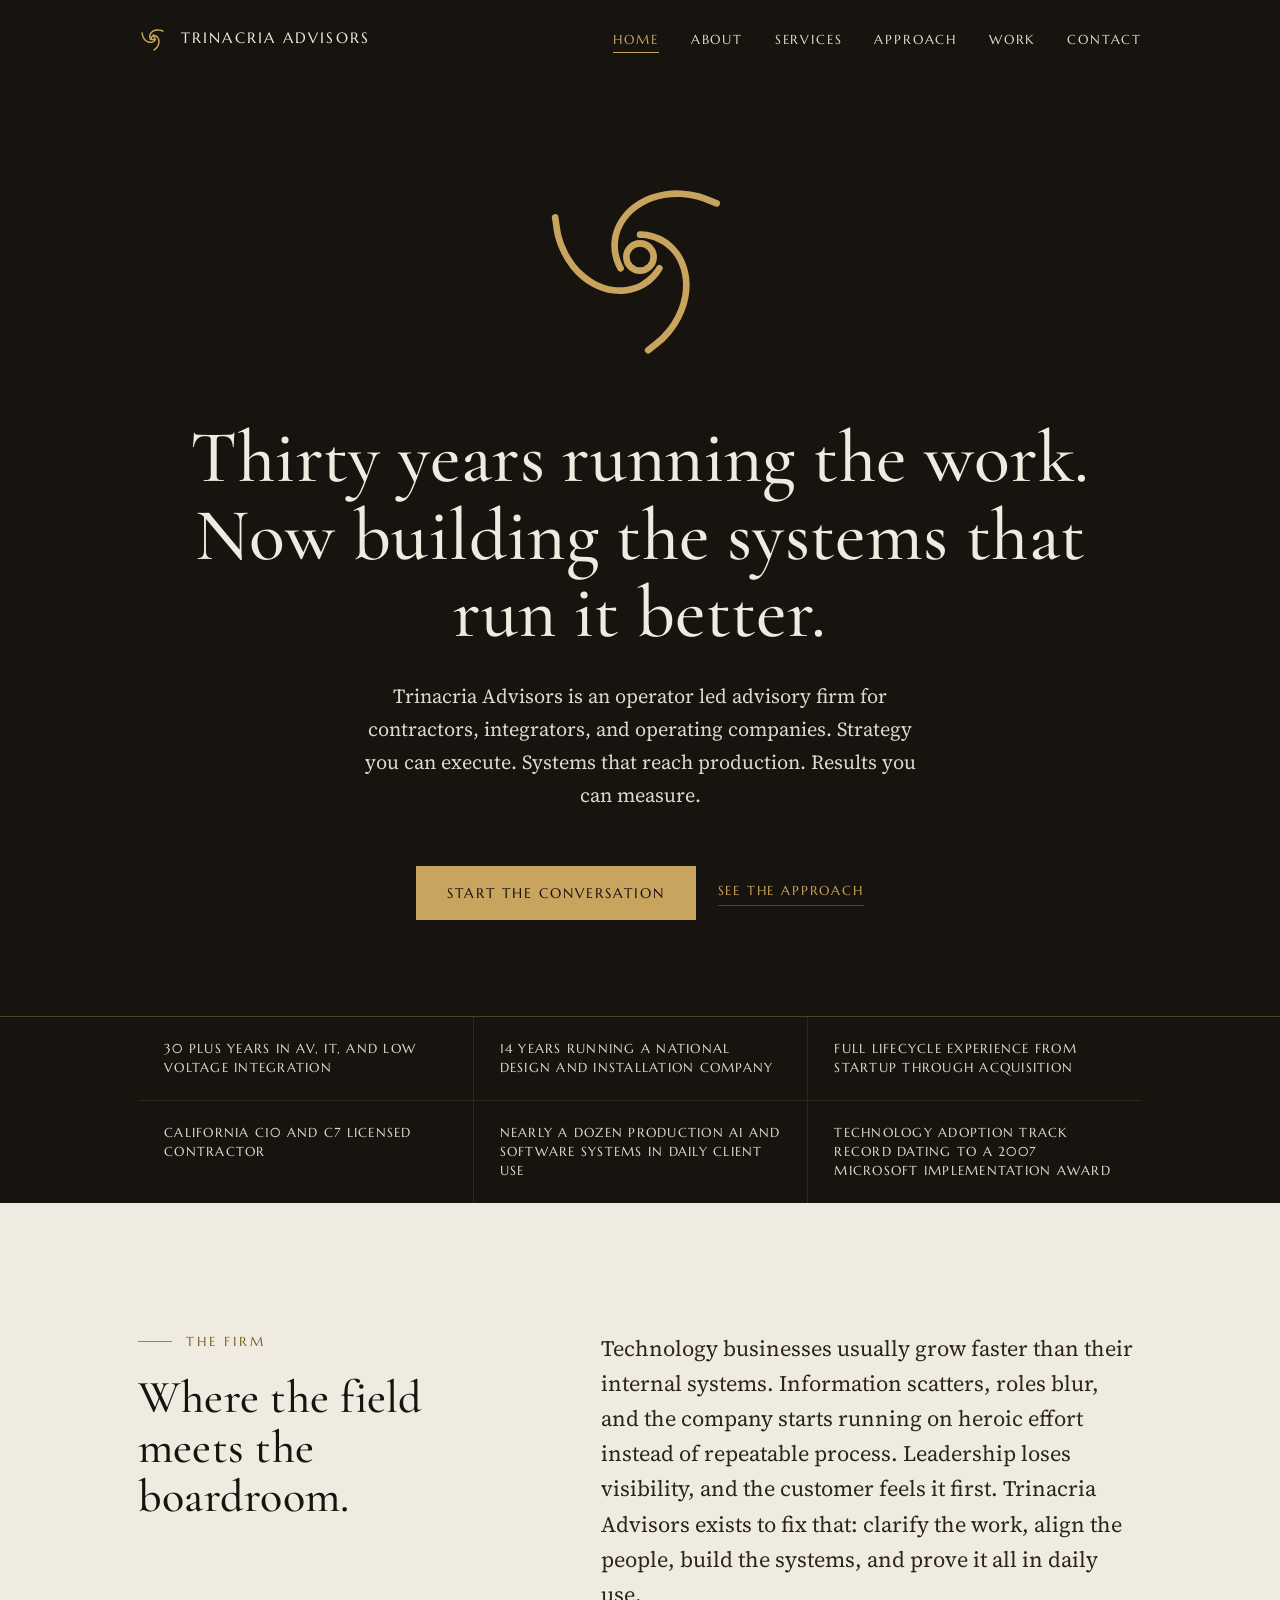
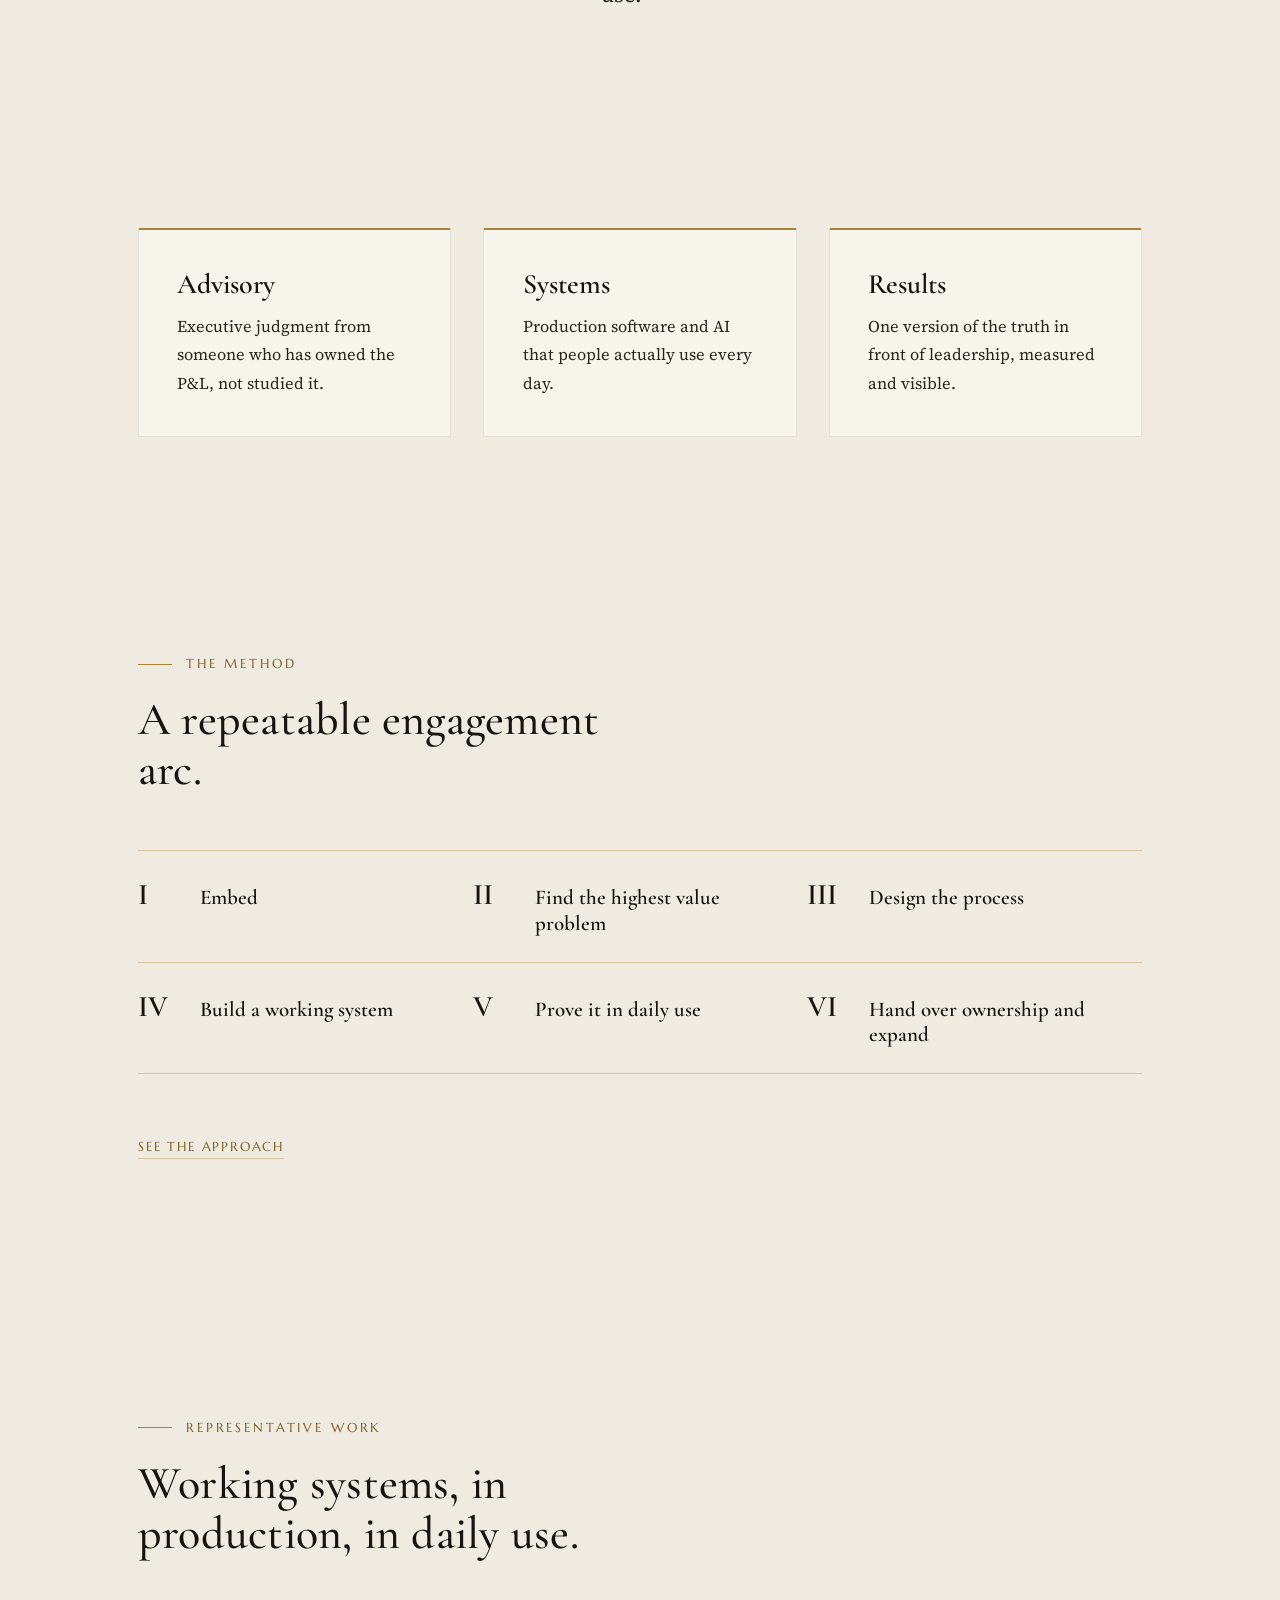
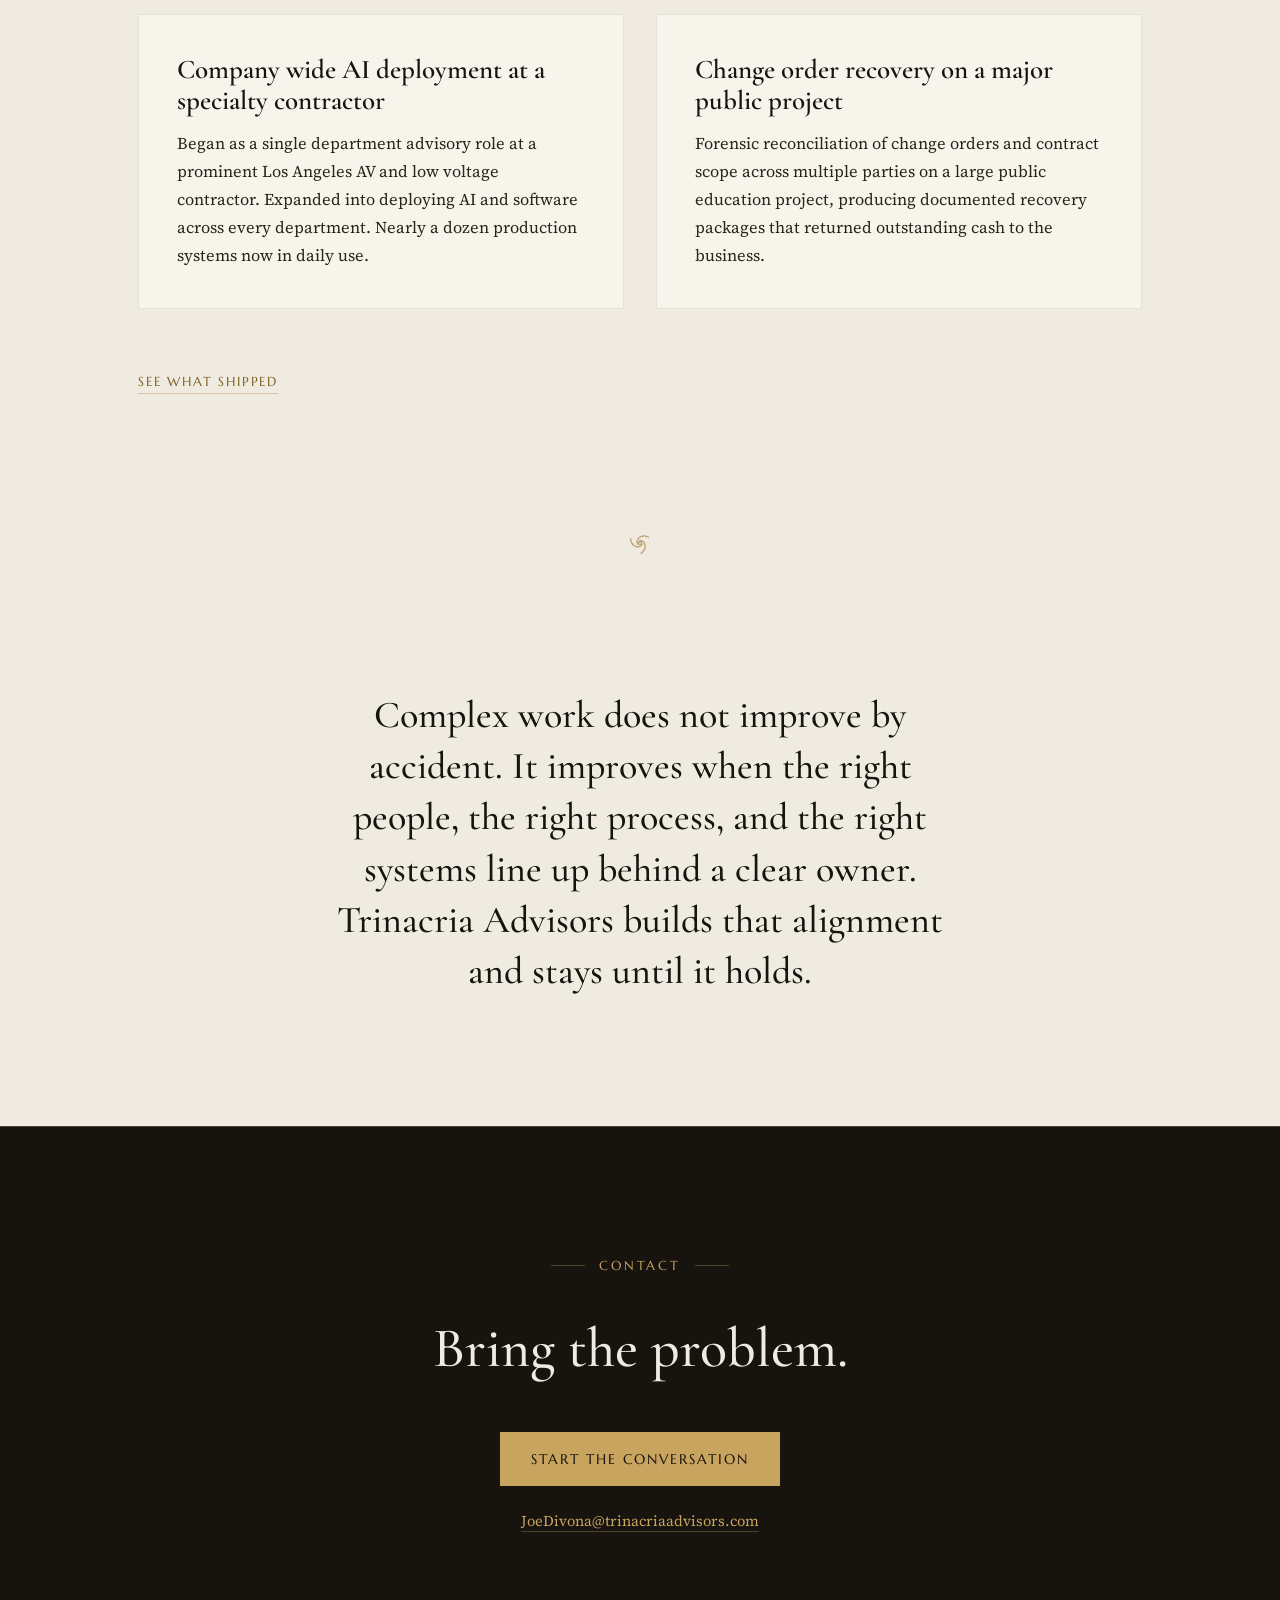
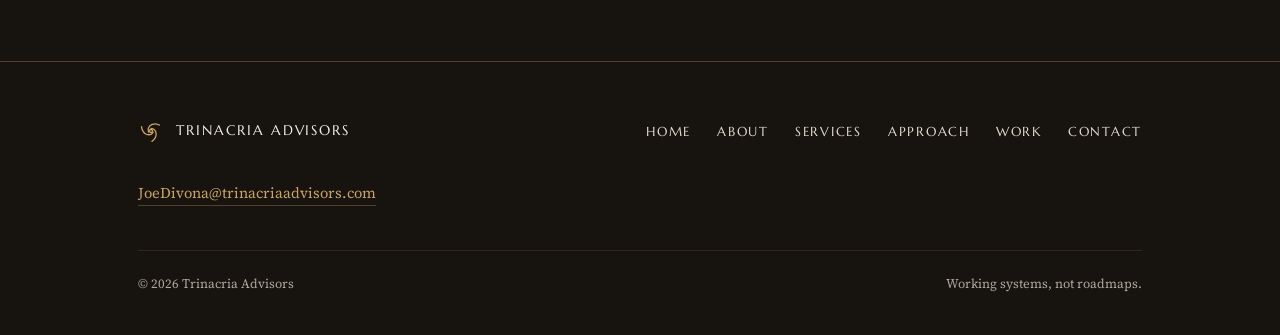
==== index.html @ 0d6f54f1 "Phase 3: all seven pages, css/js, sitemap, robots, htaccess index.html hand built as the pattern; si" ====
<!DOCTYPE html>
<html lang="en" class="no-js">
<head>
<meta charset="utf-8">
<meta name="viewport" content="width=device-width, initial-scale=1">
<title>Trinacria Advisors | Operator Led Advisory</title>
<meta name="description" content="Operator led advisory for contractors, integrators, and operating companies. Working systems, executive reporting, and AI that reaches production.">
<script>document.documentElement.className='js'</script>
<link rel="canonical" href="https://trinacriaadvisors.com/">
<meta property="og:type" content="website">
<meta property="og:site_name" content="Trinacria Advisors">
<meta property="og:title" content="Trinacria Advisors | Operator Led Advisory">
<meta property="og:description" content="Operator led advisory for contractors, integrators, and operating companies. Working systems, executive reporting, and AI that reaches production.">
<meta property="og:url" content="https://trinacriaadvisors.com/">
<meta property="og:image" content="https://trinacriaadvisors.com/og.png">
<meta name="twitter:card" content="summary_large_image">
<meta name="twitter:title" content="Trinacria Advisors | Operator Led Advisory">
<meta name="twitter:description" content="Operator led advisory for contractors, integrators, and operating companies. Working systems, executive reporting, and AI that reaches production.">
<meta name="twitter:image" content="https://trinacriaadvisors.com/og.png">
<meta name="theme-color" content="#17130E">
<link rel="icon" href="favicon.ico" sizes="32x32">
<link rel="icon" type="image/svg+xml" href="favicon.svg">
<link rel="apple-touch-icon" href="apple-touch-icon.png">
<link rel="preload" href="fonts/marcellus-400.woff2" as="font" type="font/woff2" crossorigin>
<link rel="preload" href="fonts/cormorant-garamond-var.woff2" as="font" type="font/woff2" crossorigin>
<link rel="preload" href="fonts/source-serif-4-var.woff2" as="font" type="font/woff2" crossorigin>
<link rel="stylesheet" href="css/main.css">
<script type="application/ld+json">
{
  "@context": "https://schema.org",
  "@type": "Organization",
  "name": "Trinacria Advisors",
  "url": "https://trinacriaadvisors.com/",
  "logo": "https://trinacriaadvisors.com/img/mark.svg",
  "image": "https://trinacriaadvisors.com/og.png",
  "email": "JoeDivona@trinacriaadvisors.com",
  "description": "Operator led advisory for contractors, integrators, and operating companies. Working systems, executive reporting, and AI that reaches production.",
  "founder": {
    "@type": "Person",
    "name": "Joe Divona",
    "jobTitle": "Founder"
  }
}
</script>
</head>
<body>
<svg aria-hidden="true" focusable="false" width="0" height="0" style="position:absolute">
  <defs>
    <symbol id="tmark" viewBox="0 0 120 120" fill="none">
      <circle cx="60" cy="60" r="7" stroke="currentColor" stroke-width="6"/>
      <path d="M60.00 48.50C60.73 48.54 61.46 48.55 62.20 48.63C62.94 48.71 63.67 48.82 64.42 48.98C65.18 49.13 65.94 49.32 66.73 49.56C67.52 49.81 68.32 50.08 69.15 50.44C69.97 50.80 70.83 51.21 71.69 51.72C72.55 52.23 73.44 52.81 74.32 53.51C75.19 54.22 76.09 55.01 76.94 55.95C77.80 56.89 78.66 57.94 79.43 59.15C80.19 60.36 80.95 61.70 81.56 63.20C82.17 64.69 82.73 66.34 83.09 68.12C83.46 69.90 83.72 71.84 83.75 73.88C83.77 75.92 83.64 78.12 83.22 80.36C82.80 82.61 82.18 84.99 81.22 87.35C80.27 89.71 79.06 92.17 77.50 94.53C75.94 96.89 74.07 99.29 71.85 101.51C69.63 103.72 66.74 105.71 64.18 107.82" stroke="currentColor" stroke-width="6" stroke-linecap="round"/>
      <path d="M60.00 48.50C60.73 48.54 61.46 48.55 62.20 48.63C62.94 48.71 63.67 48.82 64.42 48.98C65.18 49.13 65.94 49.32 66.73 49.56C67.52 49.81 68.32 50.08 69.15 50.44C69.97 50.80 70.83 51.21 71.69 51.72C72.55 52.23 73.44 52.81 74.32 53.51C75.19 54.22 76.09 55.01 76.94 55.95C77.80 56.89 78.66 57.94 79.43 59.15C80.19 60.36 80.95 61.70 81.56 63.20C82.17 64.69 82.73 66.34 83.09 68.12C83.46 69.90 83.72 71.84 83.75 73.88C83.77 75.92 83.64 78.12 83.22 80.36C82.80 82.61 82.18 84.99 81.22 87.35C80.27 89.71 79.06 92.17 77.50 94.53C75.94 96.89 74.07 99.29 71.85 101.51C69.63 103.72 66.74 105.71 64.18 107.82" stroke="currentColor" stroke-width="6" stroke-linecap="round" transform="rotate(120 60 60)"/>
      <path d="M60.00 48.50C60.73 48.54 61.46 48.55 62.20 48.63C62.94 48.71 63.67 48.82 64.42 48.98C65.18 49.13 65.94 49.32 66.73 49.56C67.52 49.81 68.32 50.08 69.15 50.44C69.97 50.80 70.83 51.21 71.69 51.72C72.55 52.23 73.44 52.81 74.32 53.51C75.19 54.22 76.09 55.01 76.94 55.95C77.80 56.89 78.66 57.94 79.43 59.15C80.19 60.36 80.95 61.70 81.56 63.20C82.17 64.69 82.73 66.34 83.09 68.12C83.46 69.90 83.72 71.84 83.75 73.88C83.77 75.92 83.64 78.12 83.22 80.36C82.80 82.61 82.18 84.99 81.22 87.35C80.27 89.71 79.06 92.17 77.50 94.53C75.94 96.89 74.07 99.29 71.85 101.51C69.63 103.72 66.74 105.71 64.18 107.82" stroke="currentColor" stroke-width="6" stroke-linecap="round" transform="rotate(240 60 60)"/>
    </symbol>
  </defs>
</svg>

<a class="skip-link" href="#main">Skip to content</a>

<header class="site-header">
  <div class="header-inner">
    <a class="brand" href="index.html">
      <svg class="mark" width="30" height="30" aria-hidden="true"><use href="#tmark"/></svg>
      <span>Trinacria&nbsp;Advisors</span>
    </a>
    <button class="nav-toggle" type="button" aria-expanded="false" aria-controls="site-nav">Menu</button>
    <nav class="site-nav" id="site-nav" aria-label="Main">
      <ul>
        <li><a href="index.html" aria-current="page">Home</a></li>
        <li><a href="about.html">About</a></li>
        <li><a href="services.html">Services</a></li>
        <li><a href="method.html">Approach</a></li>
        <li><a href="work.html">Work</a></li>
        <li><a href="contact.html">Contact</a></li>
      </ul>
    </nav>
  </div>
</header>

<main id="main">

  <section class="band-dark hero">
    <div class="container">
      <svg class="hero-mark" viewBox="0 0 120 120" fill="none" role="img" aria-label="The Trinacria Advisors mark: three curved blades in rotation around a circle">
        <circle class="draw" style="--len:44.3" cx="60" cy="60" r="7" stroke="currentColor" stroke-width="3.4"/>
        <path class="draw" style="--len:80" d="M60.00 48.50C60.73 48.54 61.46 48.55 62.20 48.63C62.94 48.71 63.67 48.82 64.42 48.98C65.18 49.13 65.94 49.32 66.73 49.56C67.52 49.81 68.32 50.08 69.15 50.44C69.97 50.80 70.83 51.21 71.69 51.72C72.55 52.23 73.44 52.81 74.32 53.51C75.19 54.22 76.09 55.01 76.94 55.95C77.80 56.89 78.66 57.94 79.43 59.15C80.19 60.36 80.95 61.70 81.56 63.20C82.17 64.69 82.73 66.34 83.09 68.12C83.46 69.90 83.72 71.84 83.75 73.88C83.77 75.92 83.64 78.12 83.22 80.36C82.80 82.61 82.18 84.99 81.22 87.35C80.27 89.71 79.06 92.17 77.50 94.53C75.94 96.89 74.07 99.29 71.85 101.51C69.63 103.72 66.74 105.71 64.18 107.82" stroke="currentColor" stroke-width="3.4" stroke-linecap="round"/>
        <path class="draw" style="--len:80" d="M60.00 48.50C60.73 48.54 61.46 48.55 62.20 48.63C62.94 48.71 63.67 48.82 64.42 48.98C65.18 49.13 65.94 49.32 66.73 49.56C67.52 49.81 68.32 50.08 69.15 50.44C69.97 50.80 70.83 51.21 71.69 51.72C72.55 52.23 73.44 52.81 74.32 53.51C75.19 54.22 76.09 55.01 76.94 55.95C77.80 56.89 78.66 57.94 79.43 59.15C80.19 60.36 80.95 61.70 81.56 63.20C82.17 64.69 82.73 66.34 83.09 68.12C83.46 69.90 83.72 71.84 83.75 73.88C83.77 75.92 83.64 78.12 83.22 80.36C82.80 82.61 82.18 84.99 81.22 87.35C80.27 89.71 79.06 92.17 77.50 94.53C75.94 96.89 74.07 99.29 71.85 101.51C69.63 103.72 66.74 105.71 64.18 107.82" stroke="currentColor" stroke-width="3.4" stroke-linecap="round" transform="rotate(120 60 60)"/>
        <path class="draw" style="--len:80" d="M60.00 48.50C60.73 48.54 61.46 48.55 62.20 48.63C62.94 48.71 63.67 48.82 64.42 48.98C65.18 49.13 65.94 49.32 66.73 49.56C67.52 49.81 68.32 50.08 69.15 50.44C69.97 50.80 70.83 51.21 71.69 51.72C72.55 52.23 73.44 52.81 74.32 53.51C75.19 54.22 76.09 55.01 76.94 55.95C77.80 56.89 78.66 57.94 79.43 59.15C80.19 60.36 80.95 61.70 81.56 63.20C82.17 64.69 82.73 66.34 83.09 68.12C83.46 69.90 83.72 71.84 83.75 73.88C83.77 75.92 83.64 78.12 83.22 80.36C82.80 82.61 82.18 84.99 81.22 87.35C80.27 89.71 79.06 92.17 77.50 94.53C75.94 96.89 74.07 99.29 71.85 101.51C69.63 103.72 66.74 105.71 64.18 107.82" stroke="currentColor" stroke-width="3.4" stroke-linecap="round" transform="rotate(240 60 60)"/>
      </svg>
      <h1 class="display hero-rise hero-rise-1">Thirty years running the work. Now building the systems that run it better.</h1>
      <p class="sub hero-rise hero-rise-2">Trinacria Advisors is an operator led advisory firm for contractors, integrators, and operating companies. Strategy you can execute. Systems that reach production. Results you can measure.</p>
      <div class="hero-cta hero-rise hero-rise-3">
        <a class="btn btn-solid" href="mailto:JoeDivona@trinacriaadvisors.com">Start the conversation</a>
        <a class="quiet-link" href="method.html">See the approach</a>
      </div>
    </div>
  </section>

  <section class="band-dark proof-bar" aria-label="Credibility markers">
    <div class="container">
      <ul>
        <li>30 plus years in AV, IT, and low voltage integration</li>
        <li>14 years running a national design and installation company</li>
        <li>Full lifecycle experience from startup through acquisition</li>
        <li>California C10 and C7 licensed contractor</li>
        <li>Nearly a dozen production AI and software systems in daily client use</li>
        <li>Technology adoption track record dating to a 2007 Microsoft implementation award</li>
      </ul>
    </div>
  </section>

  <section class="band-light section">
    <div class="container split reveal">
      <div class="split-head">
        <p class="eyebrow">The firm</p>
        <h2 class="display">Where the field meets the boardroom.</h2>
      </div>
      <div class="prose lede-wrap">
        <p class="lede">Technology businesses usually grow faster than their internal systems. Information scatters, roles blur, and the company starts running on heroic effort instead of repeatable process. Leadership loses visibility, and the customer feels it first. Trinacria Advisors exists to fix that: clarify the work, align the people, build the systems, and prove it all in daily use.</p>
      </div>
    </div>
  </section>

  <section class="band-light section-tight" aria-label="Three pillars">
    <div class="container reveal">
      <div class="card-grid">
        <div class="card">
          <h3>Advisory</h3>
          <p>Executive judgment from someone who has owned the P&amp;L, not studied it.</p>
        </div>
        <div class="card">
          <h3>Systems</h3>
          <p>Production software and AI that people actually use every day.</p>
        </div>
        <div class="card">
          <h3>Results</h3>
          <p>One version of the truth in front of leadership, measured and visible.</p>
        </div>
      </div>
    </div>
  </section>

  <section class="band-light section">
    <div class="container reveal">
      <p class="eyebrow">The method</p>
      <h2 class="display h2-section">A repeatable engagement arc.</h2>
      <ol class="method-preview mt-head">
        <li><span class="numeral" aria-hidden="true">I</span><span>Embed</span></li>
        <li><span class="numeral" aria-hidden="true">II</span><span>Find the highest value problem</span></li>
        <li><span class="numeral" aria-hidden="true">III</span><span>Design the process</span></li>
        <li><span class="numeral" aria-hidden="true">IV</span><span>Build a working system</span></li>
        <li><span class="numeral" aria-hidden="true">V</span><span>Prove it in daily use</span></li>
        <li><span class="numeral" aria-hidden="true">VI</span><span>Hand over ownership and expand</span></li>
      </ol>
      <p class="mt-head"><a class="quiet-link" href="method.html">See the approach</a></p>
    </div>
  </section>

  <section class="band-light section">
    <div class="container reveal">
      <p class="eyebrow">Representative work</p>
      <h2 class="display h2-section">Working systems, in production, in daily use.</h2>
      <div class="case-grid mt-head">
        <article class="case">
          <h3>Company wide AI deployment at a specialty contractor</h3>
          <p>Began as a single department advisory role at a prominent Los Angeles AV and low voltage contractor. Expanded into deploying AI and software across every department. Nearly a dozen production systems now in daily use.</p>
        </article>
        <article class="case">
          <h3>Change order recovery on a major public project</h3>
          <p>Forensic reconciliation of change orders and contract scope across multiple parties on a large public education project, producing documented recovery packages that returned outstanding cash to the business.</p>
        </article>
      </div>
      <p class="mt-head"><a class="quiet-link" href="work.html">See what shipped</a></p>
    </div>
  </section>

  <div class="band-light divider-glyph" aria-hidden="true">
    <svg><use href="#tmark"/></svg>
  </div>

  <section class="band-light section closing-statement">
    <div class="container reveal">
      <p>Complex work does not improve by accident. It improves when the right people, the right process, and the right systems line up behind a clear owner. Trinacria Advisors builds that alignment and stays until it holds.</p>
    </div>
  </section>

  <section class="band-dark section cta-band">
    <div class="container reveal">
      <p class="eyebrow">Contact</p>
      <h2>Bring the problem.</h2>
      <p><a class="btn btn-solid" href="mailto:JoeDivona@trinacriaadvisors.com">Start the conversation</a></p>
      <p class="mailnote"><a href="mailto:JoeDivona@trinacriaadvisors.com">JoeDivona@trinacriaadvisors.com</a></p>
    </div>
  </section>

</main>

<footer class="site-footer">
  <div class="container">
    <div class="footer-inner">
      <p class="footer-brand">
        <svg class="mark" width="26" height="26" aria-hidden="true"><use href="#tmark"/></svg>
        <span>Trinacria&nbsp;Advisors</span>
      </p>
      <nav class="footer-nav" aria-label="Footer">
        <ul>
          <li><a href="index.html">Home</a></li>
          <li><a href="about.html">About</a></li>
          <li><a href="services.html">Services</a></li>
          <li><a href="method.html">Approach</a></li>
          <li><a href="work.html">Work</a></li>
          <li><a href="contact.html">Contact</a></li>
        </ul>
      </nav>
      <p class="footer-mail"><a href="mailto:JoeDivona@trinacriaadvisors.com">JoeDivona@trinacriaadvisors.com</a></p>
    </div>
    <div class="footer-fine">
      <span>&copy; 2026 Trinacria Advisors</span>
      <span>Working systems, not roadmaps.</span>
    </div>
  </div>
</footer>

<script src="js/main.js" defer></script>
</body>
</html>
---- css/main.css ----
/* Trinacria Advisors: Sicilian Norman design system.
   Gold against dark stone. Restraint everywhere except the mark. */

/* ---------- Fonts, all self hosted ---------- */

@font-face {
  font-family: 'Marcellus';
  src: url('../fonts/marcellus-400.woff2') format('woff2');
  font-weight: 400;
  font-style: normal;
  font-display: swap;
}
@font-face {
  font-family: 'Cormorant Garamond';
  src: url('../fonts/cormorant-garamond-var.woff2') format('woff2');
  font-weight: 300 700;
  font-style: normal;
  font-display: swap;
}
@font-face {
  font-family: 'Source Serif 4';
  src: url('../fonts/source-serif-4-var.woff2') format('woff2');
  font-weight: 400 600;
  font-style: normal;
  font-display: swap;
}

/* ---------- Tokens ---------- */

:root {
  --basalt: #17130E;        /* warm volcanic near black */
  --basalt-soft: #241E16;   /* raised surfaces on dark */
  --travertine: #EFEBE1;    /* stone white */
  --stone-dim: #6E6557;     /* secondary text on light, 4.82:1 on travertine */
  --parchment: #F7F4EC;     /* cards on light */
  --gold: #A8843B;          /* hairlines and the mark on light grounds */
  --gold-strong: #97772F;   /* large gold display on light, 3.53:1 */
  --gold-text: #7E6124;     /* small gold text on light, 4.87:1 */
  --gild: #C8A45E;          /* gold on dark, 7.86:1 on basalt */
  --ink: #2A241B;           /* body text on light, 12.9:1 */
  --milk: #DFD9CC;          /* body text on dark, 13.1:1 */

  --serif-inscription: 'Marcellus', 'Times New Roman', serif;
  --serif-display: 'Cormorant Garamond', Georgia, serif;
  --serif-body: 'Source Serif 4', Georgia, serif;

  --track: 0.14em;
  --measure: 65ch;
  --col: 1100px;
  --pad: clamp(20px, 5vw, 48px);
  --hairline-light: rgba(168, 132, 59, 0.35);
  --hairline-dark: rgba(200, 164, 94, 0.32);
}

/* ---------- Base ---------- */

*, *::before, *::after { box-sizing: border-box; }

html {
  -webkit-text-size-adjust: 100%;
  scroll-behavior: smooth;
}

body {
  margin: 0;
  background: var(--travertine);
  color: var(--ink);
  font-family: var(--serif-body);
  font-size: 17px;
  line-height: 1.7;
  font-optical-sizing: none;
}

@media (min-width: 768px) {
  body { font-size: 18px; }
}

h1, h2, h3, h4, p, ul, ol, dl, figure { margin: 0; }

img, svg { display: block; max-width: 100%; }

a { color: inherit; }

:focus-visible {
  outline: 2px solid var(--gold-text);
  outline-offset: 3px;
}
.band-dark :focus-visible,
.site-header :focus-visible,
.site-footer :focus-visible {
  outline-color: var(--gild);
}

::selection { background: var(--gold); color: var(--travertine); }

.skip-link {
  position: absolute;
  left: -9999px;
  top: 0;
  z-index: 100;
  background: var(--basalt);
  color: var(--travertine);
  font-family: var(--serif-inscription);
  letter-spacing: var(--track);
  text-transform: uppercase;
  font-size: 13px;
  padding: 12px 20px;
}
.skip-link:focus {
  left: 0;
}

.container {
  max-width: var(--col);
  margin-inline: auto;
  padding-inline: var(--pad);
}

.prose { max-width: var(--measure); }
.prose p + p { margin-top: 1.2em; }

/* ---------- Type roles ---------- */

.display {
  font-family: var(--serif-display);
  font-weight: 500;
  line-height: 1.05;
  letter-spacing: 0.005em;
}

.eyebrow {
  display: flex;
  align-items: center;
  gap: 14px;
  font-family: var(--serif-inscription);
  font-size: 13px;
  letter-spacing: 0.22em;
  text-transform: uppercase;
  color: var(--gold-text);
}
.eyebrow::before {
  content: "";
  width: 34px;
  height: 1px;
  background: var(--gold);
  flex: none;
}
.band-dark .eyebrow { color: var(--gild); }
.band-dark .eyebrow::before { background: var(--hairline-dark); }

.lede {
  font-size: clamp(19px, 2.2vw, 22px);
  line-height: 1.6;
}

/* ---------- Buttons and links ---------- */

.btn {
  display: inline-block;
  font-family: var(--serif-inscription);
  font-size: 14px;
  letter-spacing: var(--track);
  text-transform: uppercase;
  text-decoration: none;
  padding: 15px 30px 13px;
  border: 1px solid var(--gild);
  color: var(--gild);
  background: transparent;
  transition: background-color 0.25s ease, color 0.25s ease;
}
.btn:hover { background: rgba(200, 164, 94, 0.12); }
.btn-solid {
  background: var(--gild);
  color: var(--basalt);
}
.btn-solid:hover { background: #D4B476; }
.band-light .btn,
.on-light .btn {
  border-color: var(--gold-strong);
  color: var(--gold-text);
}
.band-light .btn:hover,
.on-light .btn:hover { background: rgba(168, 132, 59, 0.10); }

.quiet-link {
  font-family: var(--serif-inscription);
  font-size: 13px;
  letter-spacing: var(--track);
  text-transform: uppercase;
  color: var(--gold-text);
  text-decoration: none;
  border-bottom: 1px solid var(--hairline-light);
  padding-bottom: 3px;
}
.quiet-link:hover { border-bottom-color: var(--gold-text); }
.band-dark .quiet-link { color: var(--gild); border-bottom-color: var(--hairline-dark); }
.band-dark .quiet-link:hover { border-bottom-color: var(--gild); }

.band-light a:not(.btn):not(.quiet-link),
.prose a {
  color: inherit;
  text-decoration: underline;
  text-decoration-color: var(--gold);
  text-decoration-thickness: 1px;
  text-underline-offset: 4px;
}
.band-light a:not(.btn):not(.quiet-link):hover { text-decoration-thickness: 2px; }

/* ---------- Bands ---------- */

.band-dark {
  background: var(--basalt);
  color: var(--milk);
}
.band-dark .display, .band-dark h1, .band-dark h2, .band-dark h3 { color: var(--travertine); }

.band-light {
  background: var(--travertine);
  color: var(--ink);
}
.band-light h2, .band-light h3 { color: var(--basalt); }

.section {
  padding-block: clamp(72px, 10vw, 128px);
}
.section-tight { padding-block: clamp(56px, 7vw, 88px); }

/* ---------- Header ---------- */

.site-header {
  position: fixed;
  inset: 0 0 auto 0;
  z-index: 50;
  transition: background-color 0.3s ease, box-shadow 0.3s ease;
  color: var(--travertine);
}
.site-header.scrolled,
.site-header.open {
  background: var(--basalt);
  box-shadow: 0 1px 0 var(--hairline-dark);
}
html:not(.js) .site-header {
  position: static;
  background: var(--basalt);
}

.header-inner {
  max-width: var(--col);
  margin-inline: auto;
  padding: 0 var(--pad);
  height: 76px;
  display: flex;
  align-items: center;
  justify-content: space-between;
  gap: 24px;
}

.brand {
  display: flex;
  align-items: center;
  gap: 13px;
  text-decoration: none;
  color: var(--travertine);
  font-family: var(--serif-inscription);
  font-size: 15px;
  letter-spacing: var(--track);
  text-transform: uppercase;
  white-space: nowrap;
}
.brand .mark { width: 30px; height: 30px; color: var(--gild); flex: none; }

.site-nav ul {
  display: flex;
  gap: clamp(18px, 2.5vw, 34px);
  list-style: none;
  margin: 0;
  padding: 0;
}
.site-nav a {
  font-family: var(--serif-inscription);
  font-size: 13px;
  letter-spacing: var(--track);
  text-transform: uppercase;
  text-decoration: none;
  color: var(--milk);
  padding-bottom: 4px;
  border-bottom: 1px solid transparent;
}
.site-nav a:hover { color: var(--travertine); border-bottom-color: var(--hairline-dark); }
.site-nav a[aria-current="page"] {
  color: var(--gild);
  border-bottom-color: var(--gild);
}

.nav-toggle {
  display: none;
  background: none;
  border: 1px solid var(--hairline-dark);
  color: var(--travertine);
  font-family: var(--serif-inscription);
  font-size: 12px;
  letter-spacing: var(--track);
  text-transform: uppercase;
  padding: 9px 16px 7px;
  cursor: pointer;
}

@media (max-width: 859px) {
  html.js .nav-toggle { display: block; }
  html.js .site-nav {
    display: none;
    position: absolute;
    top: 76px;
    left: 0;
    right: 0;
    background: var(--basalt);
    border-top: 1px solid var(--hairline-dark);
    box-shadow: 0 1px 0 var(--hairline-dark);
    padding: 12px var(--pad) 28px;
  }
  html.js .site-header.open .site-nav { display: block; }
  html.js .site-nav ul { flex-direction: column; gap: 0; }
  html.js .site-nav li + li { border-top: 1px solid rgba(200, 164, 94, 0.14); }
  html.js .site-nav a {
    display: block;
    padding: 15px 0 13px;
    border-bottom: none;
    font-size: 14px;
  }
  html:not(.js) .header-inner {
    flex-wrap: wrap;
    height: auto;
    padding-block: 18px;
  }
  html:not(.js) .site-nav ul { flex-wrap: wrap; }
}

/* ---------- The mark ---------- */

.mark { color: var(--gold-strong); }
.band-dark .mark, .site-footer .mark { color: var(--gild); }

.divider-glyph {
  display: flex;
  justify-content: center;
  padding-block: 6px;
}
.divider-glyph svg {
  width: 26px;
  height: 26px;
  color: var(--gold);
  opacity: 0.7;
}

/* ---------- Hero, home ---------- */

.hero {
  position: relative;
  display: flex;
  flex-direction: column;
  justify-content: center;
  min-height: 100svh;
  padding-block: 140px 96px;
  text-align: center;
}
.hero-mark {
  width: clamp(150px, 26vmin, 250px);
  height: auto;
  margin-inline: auto;
  color: var(--gild);
}
.hero h1 {
  font-size: clamp(38px, 6.2vw, 74px);
  font-weight: 500;
  max-width: 26ch;
  margin: clamp(32px, 5vh, 52px) auto 0;
}
.hero .sub {
  max-width: 58ch;
  margin: 28px auto 0;
  font-size: clamp(17px, 1.9vw, 20px);
  line-height: 1.65;
  color: var(--milk);
}
.hero-cta {
  display: flex;
  flex-wrap: wrap;
  justify-content: center;
  align-items: center;
  gap: 22px;
  margin-top: clamp(36px, 6vh, 56px);
}

/* Draw once, then let the copy rise. Motion only with JS and consent. */
@media (prefers-reduced-motion: no-preference) {
  html.js .hero-mark .draw {
    stroke-dasharray: var(--len);
    stroke-dashoffset: var(--len);
    animation: draw 1.4s ease-in-out forwards;
  }
  html.js .hero-mark .draw:nth-child(2) { animation-delay: 0.1s; }
  html.js .hero-mark .draw:nth-child(3) { animation-delay: 0.2s; }
  html.js .hero-mark .draw:nth-child(4) { animation-delay: 0.3s; }
  html.js .hero-rise {
    opacity: 0;
    animation: rise 0.6s ease forwards;
  }
  html.js .hero-rise-1 { animation-delay: 1.25s; }
  html.js .hero-rise-2 { animation-delay: 1.4s; }
  html.js .hero-rise-3 { animation-delay: 1.55s; }

  html.js .reveal {
    opacity: 0;
    transform: translateY(12px);
    transition: opacity 0.5s ease, transform 0.5s ease;
  }
  html.js .reveal.in {
    opacity: 1;
    transform: none;
  }
}

@keyframes draw { to { stroke-dashoffset: 0; } }
@keyframes rise {
  from { opacity: 0; transform: translateY(14px); }
  to { opacity: 1; transform: none; }
}

/* ---------- Interior page hero ---------- */

.page-hero {
  padding-top: clamp(140px, 18vh, 190px);
  padding-bottom: clamp(64px, 9vw, 110px);
}
.page-hero h1 {
  font-size: clamp(36px, 5.2vw, 62px);
  font-weight: 500;
  max-width: 20ch;
  margin-top: 22px;
}
.page-hero .lede {
  max-width: var(--measure);
  margin-top: 26px;
  color: var(--milk);
}

/* ---------- Proof bar ---------- */

.proof-bar {
  border-top: 1px solid var(--hairline-dark);
}
.proof-bar ul {
  list-style: none;
  margin: 0;
  padding: 0;
  display: grid;
  grid-template-columns: repeat(3, 1fr);
}
.proof-bar li {
  font-family: var(--serif-inscription);
  font-size: 12.5px;
  letter-spacing: 0.1em;
  text-transform: uppercase;
  line-height: 1.55;
  color: var(--milk);
  padding: 22px 26px;
  border-left: 1px solid rgba(200, 164, 94, 0.14);
}
.proof-bar li:nth-child(3n + 1) { border-left: none; }
.proof-bar li:nth-child(n + 4) { border-top: 1px solid rgba(200, 164, 94, 0.14); }
@media (max-width: 859px) {
  .proof-bar ul { grid-template-columns: 1fr 1fr; }
  .proof-bar li:nth-child(odd) { border-left: none; }
  .proof-bar li:nth-child(even) { border-left: 1px solid rgba(200, 164, 94, 0.14); }
  .proof-bar li:nth-child(n + 3) { border-top: 1px solid rgba(200, 164, 94, 0.14); }
}
@media (max-width: 539px) {
  .proof-bar ul { grid-template-columns: 1fr; }
  .proof-bar li { border-left: none !important; padding-inline: 0; }
  .proof-bar li + li { border-top: 1px solid rgba(200, 164, 94, 0.14); }
}

/* ---------- Split editorial layout ---------- */

.split {
  display: grid;
  grid-template-columns: 5fr 7fr;
  gap: clamp(40px, 6vw, 88px);
  align-items: start;
}
.split-head h2,
.h2-section {
  font-size: clamp(30px, 3.8vw, 46px);
  font-weight: 500;
  line-height: 1.08;
  margin-top: 20px;
  max-width: 14ch;
}
.h2-section { max-width: 22ch; }
@media (max-width: 859px) {
  .split { grid-template-columns: 1fr; gap: 28px; }
}

/* ---------- Cards ---------- */

.card-grid {
  display: grid;
  grid-template-columns: repeat(3, 1fr);
  gap: clamp(20px, 2.5vw, 32px);
}
@media (max-width: 859px) { .card-grid { grid-template-columns: 1fr; } }

.card {
  background: var(--parchment);
  border: 1px solid rgba(23, 19, 14, 0.08);
  border-top: 2px solid var(--gold);
  border-radius: 2px;
  padding: clamp(28px, 3vw, 40px);
}
.card h3 {
  font-family: var(--serif-display);
  font-size: 28px;
  font-weight: 600;
  line-height: 1.1;
}
.card p { margin-top: 14px; font-size: 16.5px; }

/* ---------- Method ---------- */

.numeral {
  font-family: var(--serif-display);
  font-size: clamp(34px, 4vw, 46px);
  font-weight: 500;
  line-height: 1;
  color: var(--gold-strong);
  font-variant-numeric: lining-nums;
}
.band-dark .numeral { color: var(--gild); }

.method-preview {
  list-style: none;
  margin: 0;
  padding: 0;
  display: grid;
  grid-template-columns: repeat(3, 1fr);
  gap: 0;
  border-top: 1px solid var(--hairline-light);
}
.method-preview li {
  padding: 26px 26px 26px 0;
  border-bottom: 1px solid var(--hairline-light);
  display: flex;
  align-items: baseline;
  gap: 18px;
}
.method-preview .numeral { font-size: 30px; min-width: 44px; }
.method-preview span {
  font-family: var(--serif-display);
  font-size: 21px;
  font-weight: 600;
  line-height: 1.2;
  color: var(--basalt);
}
@media (max-width: 859px) {
  .method-preview { grid-template-columns: 1fr; }
  .method-preview li { padding-block: 18px; }
}

.method-steps { display: grid; gap: 0; }
.method-step {
  display: grid;
  grid-template-columns: 110px 1fr;
  gap: clamp(24px, 4vw, 56px);
  padding-block: clamp(36px, 5vw, 56px);
  border-top: 1px solid var(--hairline-light);
}
.method-step:last-child { border-bottom: 1px solid var(--hairline-light); }
.method-step h3 {
  font-family: var(--serif-display);
  font-size: clamp(28px, 3vw, 36px);
  font-weight: 600;
  line-height: 1.1;
}
.method-step p { margin-top: 12px; max-width: var(--measure); }
@media (max-width: 639px) {
  .method-step { grid-template-columns: 1fr; gap: 10px; }
}

/* ---------- Pull passage ---------- */

.pull {
  font-family: var(--serif-display);
  font-size: clamp(28px, 3.4vw, 40px);
  font-weight: 500;
  line-height: 1.3;
  color: var(--basalt);
  max-width: 30ch;
}
.pull-wrap {
  border-left: 2px solid var(--gold);
  padding-left: clamp(24px, 4vw, 48px);
}
.pull-attrib {
  margin-top: 22px;
  font-family: var(--serif-inscription);
  font-size: 13px;
  letter-spacing: 0.18em;
  text-transform: uppercase;
  color: var(--stone-dim);
}

.closing-statement {
  text-align: center;
}
.closing-statement p {
  font-family: var(--serif-display);
  font-size: clamp(28px, 3.2vw, 38px);
  font-weight: 500;
  line-height: 1.35;
  color: var(--basalt);
  max-width: 34ch;
  margin-inline: auto;
}

/* ---------- Services ---------- */

.service {
  display: grid;
  grid-template-columns: 5fr 7fr;
  gap: clamp(28px, 5vw, 72px);
  padding-block: clamp(40px, 5vw, 60px);
  border-top: 1px solid var(--hairline-light);
}
.service:last-of-type { border-bottom: 1px solid var(--hairline-light); }
.service h3 {
  font-family: var(--serif-display);
  font-size: clamp(28px, 3vw, 34px);
  font-weight: 600;
  line-height: 1.12;
  max-width: 16ch;
}
.service .kicker {
  font-family: var(--serif-inscription);
  font-size: 12px;
  letter-spacing: 0.2em;
  color: var(--stone-dim);
  margin-bottom: 14px;
}
.service .typical {
  margin-top: 18px;
  font-size: 15.5px;
  color: var(--stone-dim);
}
.service .typical strong {
  font-family: var(--serif-inscription);
  font-weight: 400;
  font-size: 12px;
  letter-spacing: 0.18em;
  text-transform: uppercase;
  color: var(--gold-text);
  display: block;
  margin-bottom: 6px;
}
@media (max-width: 859px) {
  .service { grid-template-columns: 1fr; gap: 14px; }
}

/* ---------- Case cards ---------- */

.case-grid {
  display: grid;
  grid-template-columns: 1fr 1fr;
  gap: clamp(20px, 2.5vw, 32px);
}
@media (max-width: 767px) { .case-grid { grid-template-columns: 1fr; } }

.case {
  background: var(--parchment);
  border: 1px solid rgba(23, 19, 14, 0.08);
  border-radius: 2px;
  padding: clamp(28px, 3vw, 42px);
  display: flex;
  flex-direction: column;
}
.case h3 {
  font-family: var(--serif-display);
  font-size: 27px;
  font-weight: 600;
  line-height: 1.15;
}
.case p { margin-top: 14px; font-size: 16.5px; }
.case .kicker {
  font-family: var(--serif-inscription);
  font-size: 11.5px;
  letter-spacing: 0.2em;
  text-transform: uppercase;
  color: var(--gold-text);
  margin-bottom: 16px;
}

.confidentiality {
  margin-top: clamp(40px, 5vw, 64px);
  padding-top: 28px;
  border-top: 1px solid var(--hairline-light);
  color: var(--stone-dim);
  font-size: 16px;
  max-width: var(--measure);
}

/* ---------- Principles and values ---------- */

.principle-grid {
  display: grid;
  grid-template-columns: 1fr 1fr;
  gap: clamp(36px, 5vw, 64px) clamp(36px, 5vw, 72px);
}
@media (max-width: 767px) { .principle-grid { grid-template-columns: 1fr; } }
.principle h3 {
  font-family: var(--serif-display);
  font-size: 28px;
  font-weight: 600;
  line-height: 1.15;
}
.principle p { margin-top: 12px; font-size: 16.5px; }

.values-list {
  list-style: none;
  margin: 0;
  padding: 0;
  display: grid;
  gap: 0;
  border-top: 1px solid var(--hairline-light);
}
.values-list li {
  display: grid;
  grid-template-columns: 180px 1fr;
  gap: clamp(20px, 4vw, 48px);
  padding-block: 22px;
  border-bottom: 1px solid var(--hairline-light);
}
.values-list h3 {
  font-family: var(--serif-inscription);
  font-size: 15px;
  font-weight: 400;
  letter-spacing: 0.16em;
  text-transform: uppercase;
  color: var(--gold-text);
  padding-top: 4px;
}
@media (max-width: 639px) {
  .values-list li { grid-template-columns: 1fr; gap: 6px; }
}

/* ---------- Discipline (parchment band) ---------- */

.band-parchment {
  background: var(--parchment);
  border-top: 1px solid var(--hairline-light);
  border-bottom: 1px solid var(--hairline-light);
  color: var(--ink);
}
.band-parchment h2, .band-parchment h3 { color: var(--basalt); }

.discipline-grid {
  display: grid;
  grid-template-columns: 1fr 1fr;
  gap: clamp(32px, 4vw, 56px) clamp(36px, 5vw, 72px);
}
@media (max-width: 767px) { .discipline-grid { grid-template-columns: 1fr; } }
.discipline h3 {
  font-family: var(--serif-display);
  font-size: 28px;
  font-weight: 600;
  line-height: 1.15;
}
.discipline p { margin-top: 12px; font-size: 16.5px; }

/* ---------- About: founder watermark ---------- */

.founder-section { position: relative; overflow: hidden; }
.founder-watermark {
  position: absolute;
  right: -140px;
  top: 40px;
  width: 560px;
  height: 560px;
  color: var(--gold);
  opacity: 0.055;
  pointer-events: none;
}
@media (max-width: 859px) { .founder-watermark { width: 380px; height: 380px; right: -120px; } }

/* ---------- Contact ---------- */

.contact-centerpiece {
  text-align: center;
}
.contact-centerpiece .mail {
  display: inline-block;
  font-family: var(--serif-display);
  font-weight: 600;
  font-size: clamp(26px, 4.6vw, 54px);
  line-height: 1.2;
  color: var(--basalt);
  text-decoration: none;
  border-bottom: 2px solid var(--gold);
  padding-bottom: 8px;
  overflow-wrap: anywhere;
}
.contact-centerpiece .mail:hover { border-bottom-color: var(--gold-text); color: var(--gold-text); }
.contact-centerpiece .note {
  margin-top: 26px;
  color: var(--stone-dim);
  font-size: 16px;
}

/* ---------- FAQ ---------- */

.faq { border-top: 1px solid var(--hairline-light); }
.faq details { border-bottom: 1px solid var(--hairline-light); }
.faq summary {
  cursor: pointer;
  list-style: none;
  display: flex;
  justify-content: space-between;
  align-items: baseline;
  gap: 24px;
  padding: 22px 4px;
  font-family: var(--serif-body);
  font-weight: 600;
  font-size: 18px;
  color: var(--basalt);
}
.faq summary::-webkit-details-marker { display: none; }
.faq summary::after {
  content: "+";
  font-family: var(--serif-display);
  font-size: 26px;
  font-weight: 500;
  color: var(--gold-strong);
  line-height: 1;
  flex: none;
  transition: transform 0.25s ease;
}
.faq details[open] summary::after { transform: rotate(45deg); }
.faq .answer {
  padding: 0 4px 26px;
  max-width: var(--measure);
}
@media (prefers-reduced-motion: reduce) {
  .faq summary::after { transition: none; }
}

/* ---------- CTA band ---------- */

.cta-band {
  text-align: center;
  border-top: 1px solid var(--hairline-dark);
}
.cta-band .eyebrow { justify-content: center; }
.cta-band .eyebrow::after {
  content: "";
  width: 34px;
  height: 1px;
  background: var(--hairline-dark);
  flex: none;
}
.cta-band h2 {
  font-family: var(--serif-display);
  font-size: clamp(34px, 4.6vw, 56px);
  font-weight: 500;
  margin-top: 24px;
}
.cta-band .btn { margin-top: 36px; }
.cta-band .mailnote {
  margin-top: 22px;
  font-size: 15px;
  color: var(--milk);
}
.cta-band .mailnote a {
  color: var(--gild);
  text-decoration: none;
  border-bottom: 1px solid var(--hairline-dark);
}
.cta-band .mailnote a:hover { border-bottom-color: var(--gild); }

/* ---------- Footer ---------- */

.site-footer {
  background: var(--basalt);
  color: var(--milk);
  border-top: 1px solid var(--hairline-dark);
  padding-block: 56px 40px;
  font-size: 15px;
}
.footer-inner {
  display: flex;
  flex-wrap: wrap;
  gap: 36px 64px;
  justify-content: space-between;
  align-items: flex-start;
}
.footer-brand {
  display: flex;
  align-items: center;
  gap: 12px;
  font-family: var(--serif-inscription);
  letter-spacing: var(--track);
  text-transform: uppercase;
  font-size: 14px;
  color: var(--travertine);
}
.footer-brand .mark { width: 26px; height: 26px; }
.footer-nav ul {
  list-style: none;
  margin: 0;
  padding: 0;
  display: flex;
  flex-wrap: wrap;
  gap: 14px 26px;
}
.footer-nav a {
  font-family: var(--serif-inscription);
  font-size: 12.5px;
  letter-spacing: var(--track);
  text-transform: uppercase;
  text-decoration: none;
  color: var(--milk);
}
.footer-nav a:hover { color: var(--gild); }
.footer-mail a {
  color: var(--gild);
  text-decoration: none;
  border-bottom: 1px solid var(--hairline-dark);
  padding-bottom: 2px;
}
.footer-mail a:hover { border-bottom-color: var(--gild); }
.footer-fine {
  margin-top: 44px;
  padding-top: 22px;
  border-top: 1px solid rgba(200, 164, 94, 0.14);
  display: flex;
  flex-wrap: wrap;
  gap: 10px 32px;
  justify-content: space-between;
  font-size: 13px;
  color: rgba(223, 217, 204, 0.75);
}

/* ---------- 404 ---------- */

.notfound {
  min-height: 88svh;
  display: flex;
  flex-direction: column;
  align-items: center;
  justify-content: center;
  text-align: center;
  padding-block: 140px 96px;
}
.notfound .mark { width: 92px; height: 92px; }
.notfound h1 {
  font-family: var(--serif-display);
  font-size: clamp(36px, 5vw, 58px);
  font-weight: 500;
  margin-top: 36px;
}
.notfound p { margin-top: 20px; max-width: 44ch; color: var(--milk); }
.notfound .hero-cta { margin-top: 40px; }

/* ---------- Utilities ---------- */

.mt-head { margin-top: clamp(36px, 5vw, 56px); }
.center { text-align: center; }
.center .eyebrow { justify-content: center; }
.center .eyebrow::after {
  content: "";
  width: 34px;
  height: 1px;
  background: var(--gold);
  flex: none;
}
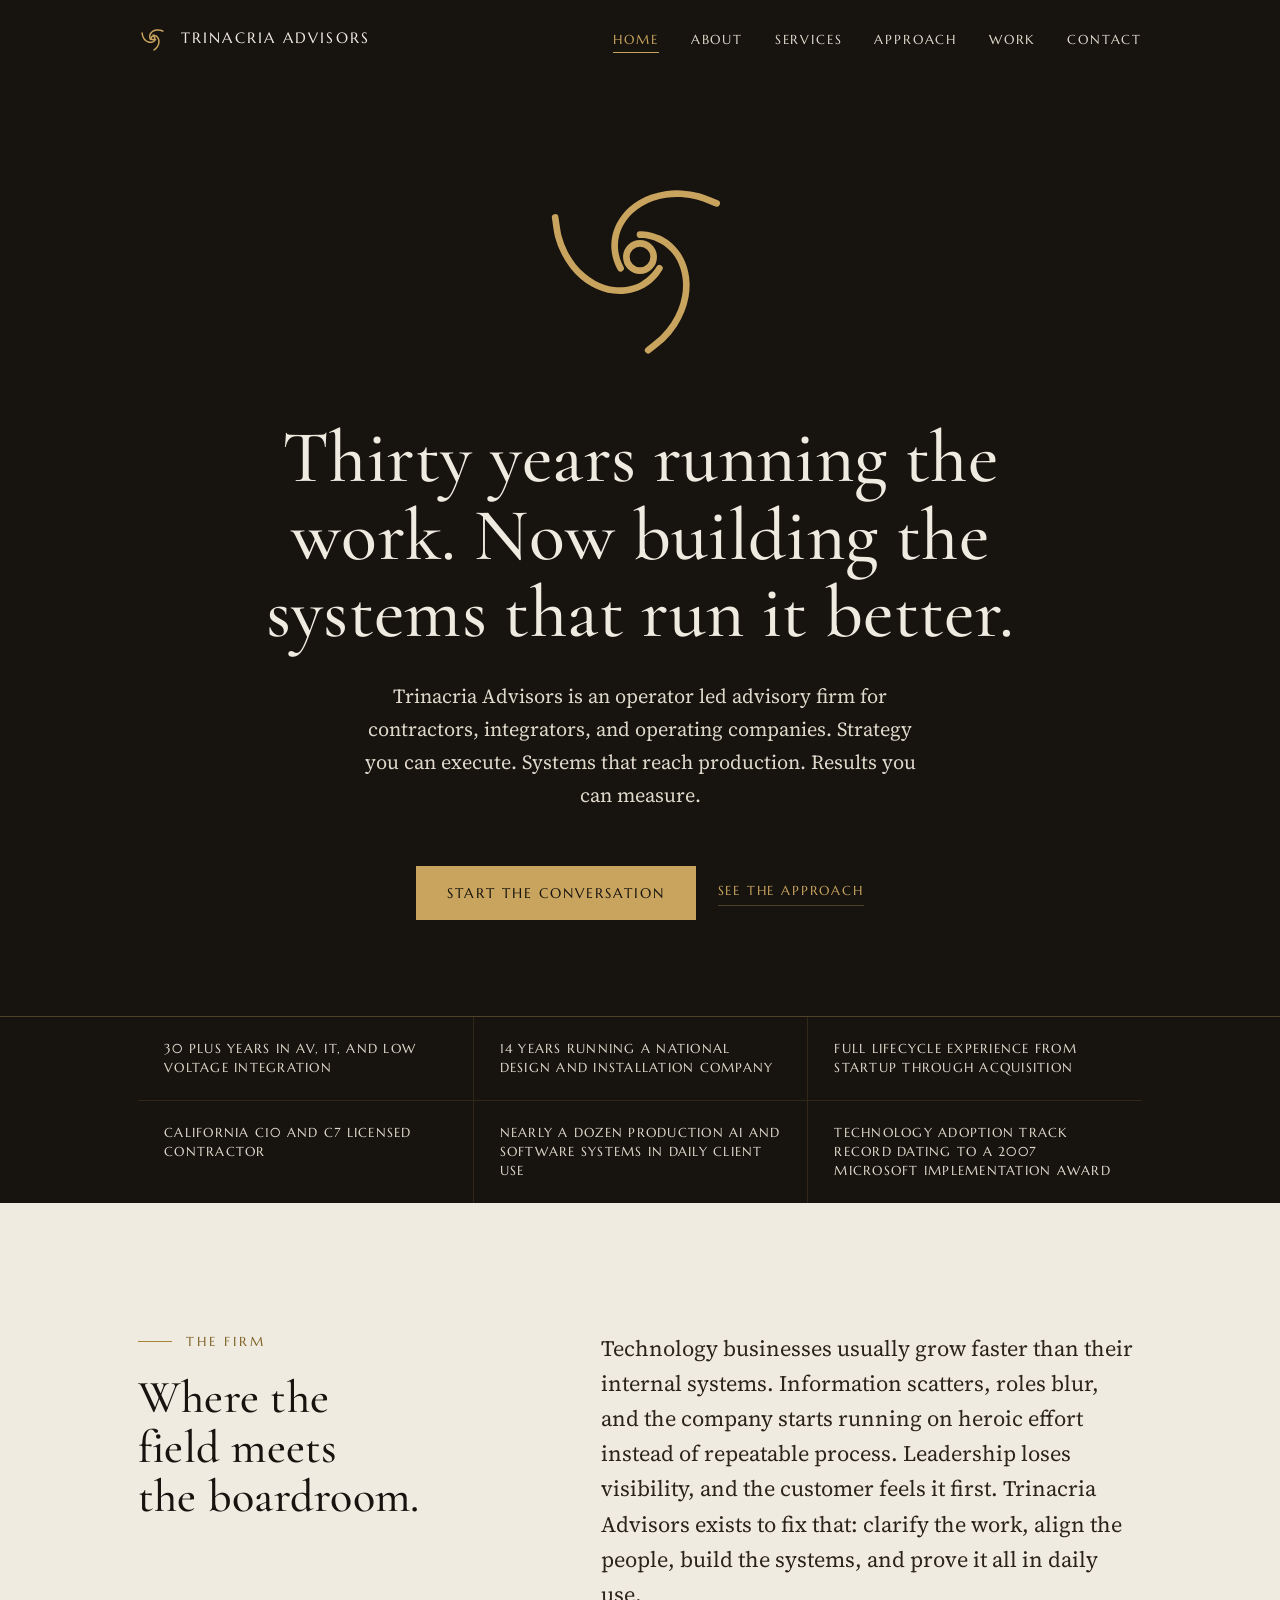
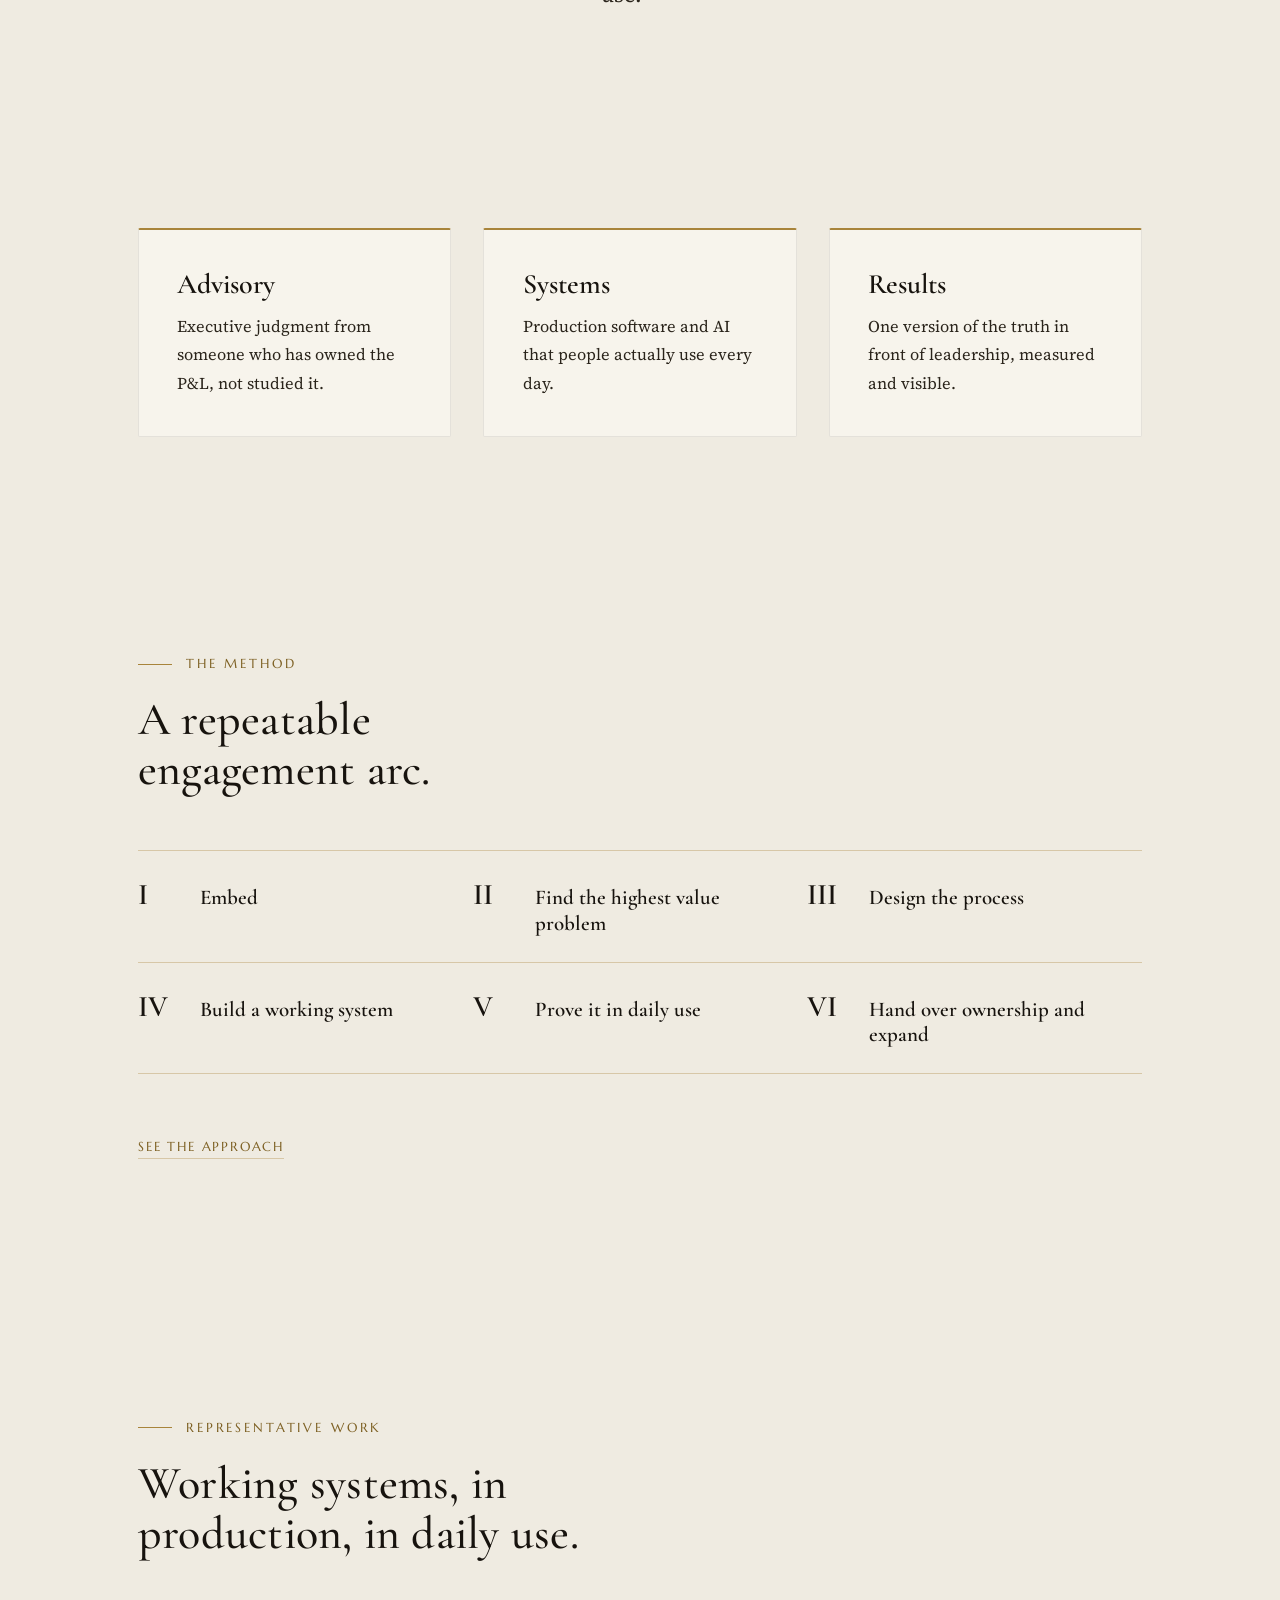
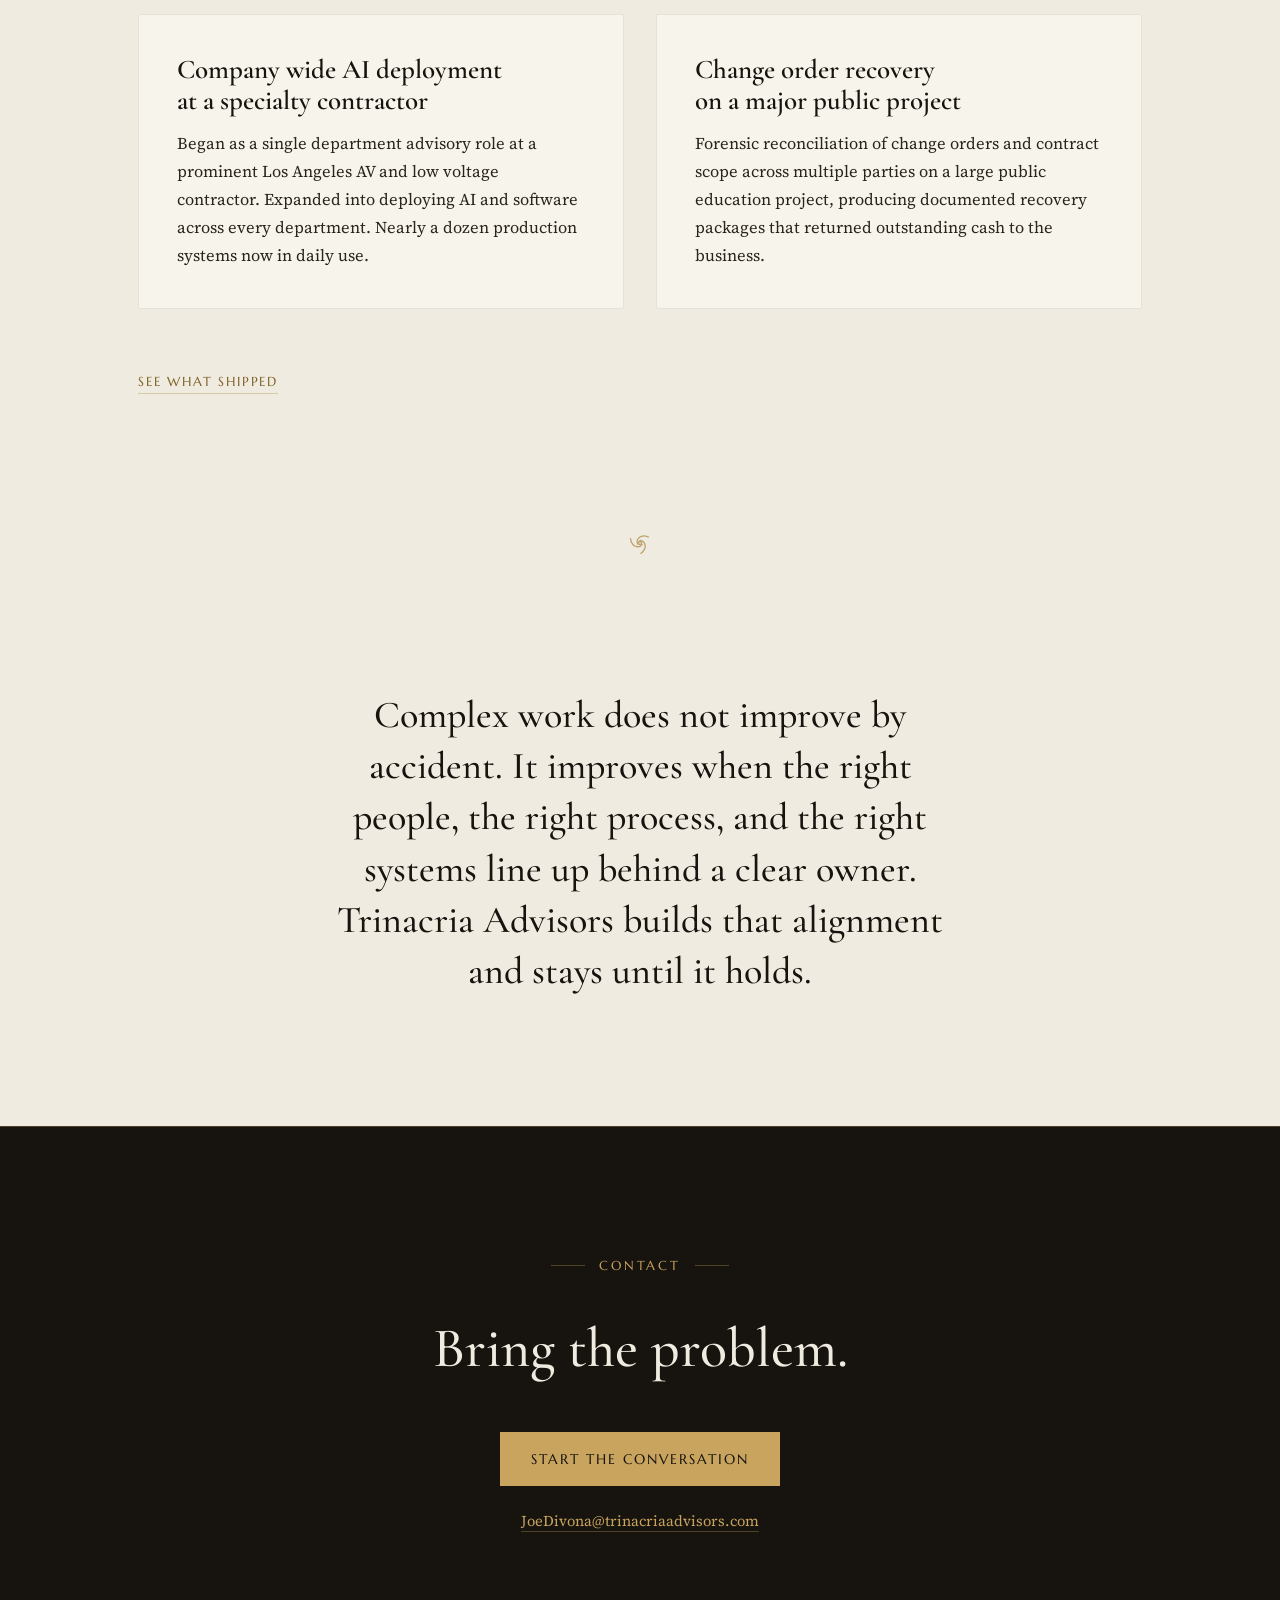
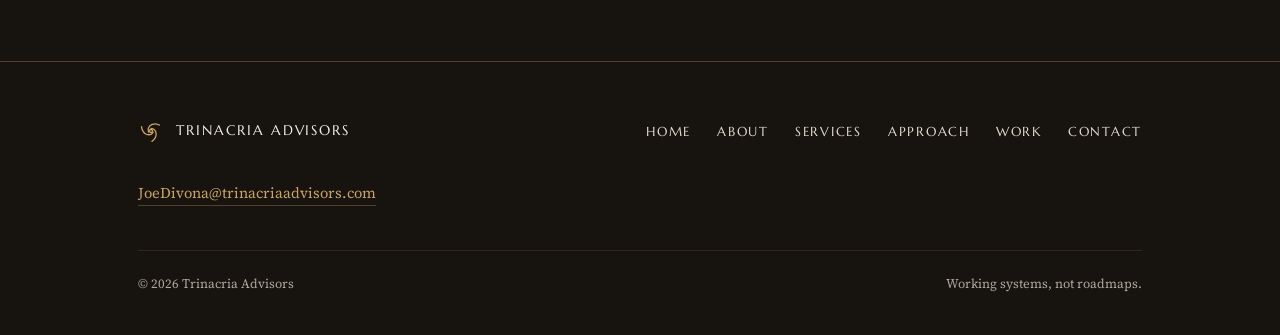
==== commit 65a2f1d4: "Phase 5: QA gate clean Copy lint zero findings, links resolve, html-validate clean, heading order co" ====
--- a/index.html
+++ b/index.html
@@ -44,7 +44,7 @@
 </script>
 </head>
 <body>
-<svg aria-hidden="true" focusable="false" width="0" height="0" style="position:absolute">
+<svg class="svg-defs" aria-hidden="true" focusable="false">
   <defs>
     <symbol id="tmark" viewBox="0 0 120 120" fill="none">
       <circle cx="60" cy="60" r="7" stroke="currentColor" stroke-width="6"/>
@@ -82,10 +82,10 @@
   <section class="band-dark hero">
     <div class="container">
       <svg class="hero-mark" viewBox="0 0 120 120" fill="none" role="img" aria-label="The Trinacria Advisors mark: three curved blades in rotation around a circle">
-        <circle class="draw" style="--len:44.3" cx="60" cy="60" r="7" stroke="currentColor" stroke-width="3.4"/>
-        <path class="draw" style="--len:80" d="M60.00 48.50C60.73 48.54 61.46 48.55 62.20 48.63C62.94 48.71 63.67 48.82 64.42 48.98C65.18 49.13 65.94 49.32 66.73 49.56C67.52 49.81 68.32 50.08 69.15 50.44C69.97 50.80 70.83 51.21 71.69 51.72C72.55 52.23 73.44 52.81 74.32 53.51C75.19 54.22 76.09 55.01 76.94 55.95C77.80 56.89 78.66 57.94 79.43 59.15C80.19 60.36 80.95 61.70 81.56 63.20C82.17 64.69 82.73 66.34 83.09 68.12C83.46 69.90 83.72 71.84 83.75 73.88C83.77 75.92 83.64 78.12 83.22 80.36C82.80 82.61 82.18 84.99 81.22 87.35C80.27 89.71 79.06 92.17 77.50 94.53C75.94 96.89 74.07 99.29 71.85 101.51C69.63 103.72 66.74 105.71 64.18 107.82" stroke="currentColor" stroke-width="3.4" stroke-linecap="round"/>
-        <path class="draw" style="--len:80" d="M60.00 48.50C60.73 48.54 61.46 48.55 62.20 48.63C62.94 48.71 63.67 48.82 64.42 48.98C65.18 49.13 65.94 49.32 66.73 49.56C67.52 49.81 68.32 50.08 69.15 50.44C69.97 50.80 70.83 51.21 71.69 51.72C72.55 52.23 73.44 52.81 74.32 53.51C75.19 54.22 76.09 55.01 76.94 55.95C77.80 56.89 78.66 57.94 79.43 59.15C80.19 60.36 80.95 61.70 81.56 63.20C82.17 64.69 82.73 66.34 83.09 68.12C83.46 69.90 83.72 71.84 83.75 73.88C83.77 75.92 83.64 78.12 83.22 80.36C82.80 82.61 82.18 84.99 81.22 87.35C80.27 89.71 79.06 92.17 77.50 94.53C75.94 96.89 74.07 99.29 71.85 101.51C69.63 103.72 66.74 105.71 64.18 107.82" stroke="currentColor" stroke-width="3.4" stroke-linecap="round" transform="rotate(120 60 60)"/>
-        <path class="draw" style="--len:80" d="M60.00 48.50C60.73 48.54 61.46 48.55 62.20 48.63C62.94 48.71 63.67 48.82 64.42 48.98C65.18 49.13 65.94 49.32 66.73 49.56C67.52 49.81 68.32 50.08 69.15 50.44C69.97 50.80 70.83 51.21 71.69 51.72C72.55 52.23 73.44 52.81 74.32 53.51C75.19 54.22 76.09 55.01 76.94 55.95C77.80 56.89 78.66 57.94 79.43 59.15C80.19 60.36 80.95 61.70 81.56 63.20C82.17 64.69 82.73 66.34 83.09 68.12C83.46 69.90 83.72 71.84 83.75 73.88C83.77 75.92 83.64 78.12 83.22 80.36C82.80 82.61 82.18 84.99 81.22 87.35C80.27 89.71 79.06 92.17 77.50 94.53C75.94 96.89 74.07 99.29 71.85 101.51C69.63 103.72 66.74 105.71 64.18 107.82" stroke="currentColor" stroke-width="3.4" stroke-linecap="round" transform="rotate(240 60 60)"/>
+        <circle class="draw" cx="60" cy="60" r="7" stroke="currentColor" stroke-width="3.4"/>
+        <path class="draw" d="M60.00 48.50C60.73 48.54 61.46 48.55 62.20 48.63C62.94 48.71 63.67 48.82 64.42 48.98C65.18 49.13 65.94 49.32 66.73 49.56C67.52 49.81 68.32 50.08 69.15 50.44C69.97 50.80 70.83 51.21 71.69 51.72C72.55 52.23 73.44 52.81 74.32 53.51C75.19 54.22 76.09 55.01 76.94 55.95C77.80 56.89 78.66 57.94 79.43 59.15C80.19 60.36 80.95 61.70 81.56 63.20C82.17 64.69 82.73 66.34 83.09 68.12C83.46 69.90 83.72 71.84 83.75 73.88C83.77 75.92 83.64 78.12 83.22 80.36C82.80 82.61 82.18 84.99 81.22 87.35C80.27 89.71 79.06 92.17 77.50 94.53C75.94 96.89 74.07 99.29 71.85 101.51C69.63 103.72 66.74 105.71 64.18 107.82" stroke="currentColor" stroke-width="3.4" stroke-linecap="round"/>
+        <path class="draw" d="M60.00 48.50C60.73 48.54 61.46 48.55 62.20 48.63C62.94 48.71 63.67 48.82 64.42 48.98C65.18 49.13 65.94 49.32 66.73 49.56C67.52 49.81 68.32 50.08 69.15 50.44C69.97 50.80 70.83 51.21 71.69 51.72C72.55 52.23 73.44 52.81 74.32 53.51C75.19 54.22 76.09 55.01 76.94 55.95C77.80 56.89 78.66 57.94 79.43 59.15C80.19 60.36 80.95 61.70 81.56 63.20C82.17 64.69 82.73 66.34 83.09 68.12C83.46 69.90 83.72 71.84 83.75 73.88C83.77 75.92 83.64 78.12 83.22 80.36C82.80 82.61 82.18 84.99 81.22 87.35C80.27 89.71 79.06 92.17 77.50 94.53C75.94 96.89 74.07 99.29 71.85 101.51C69.63 103.72 66.74 105.71 64.18 107.82" stroke="currentColor" stroke-width="3.4" stroke-linecap="round" transform="rotate(120 60 60)"/>
+        <path class="draw" d="M60.00 48.50C60.73 48.54 61.46 48.55 62.20 48.63C62.94 48.71 63.67 48.82 64.42 48.98C65.18 49.13 65.94 49.32 66.73 49.56C67.52 49.81 68.32 50.08 69.15 50.44C69.97 50.80 70.83 51.21 71.69 51.72C72.55 52.23 73.44 52.81 74.32 53.51C75.19 54.22 76.09 55.01 76.94 55.95C77.80 56.89 78.66 57.94 79.43 59.15C80.19 60.36 80.95 61.70 81.56 63.20C82.17 64.69 82.73 66.34 83.09 68.12C83.46 69.90 83.72 71.84 83.75 73.88C83.77 75.92 83.64 78.12 83.22 80.36C82.80 82.61 82.18 84.99 81.22 87.35C80.27 89.71 79.06 92.17 77.50 94.53C75.94 96.89 74.07 99.29 71.85 101.51C69.63 103.72 66.74 105.71 64.18 107.82" stroke="currentColor" stroke-width="3.4" stroke-linecap="round" transform="rotate(240 60 60)"/>
       </svg>
       <h1 class="display hero-rise hero-rise-1">Thirty years running the work. Now building the systems that run it better.</h1>
       <p class="sub hero-rise hero-rise-2">Trinacria Advisors is an operator led advisory firm for contractors, integrators, and operating companies. Strategy you can execute. Systems that reach production. Results you can measure.</p>
--- a/css/main.css
+++ b/css/main.css
@@ -126,6 +126,12 @@
   font-weight: 500;
   line-height: 1.05;
   letter-spacing: 0.005em;
+  text-wrap: balance;
+}
+
+.card h3, .case h2, .case h3, .principle h3, .discipline h3,
+.service h2, .method-step h2, .cta-band h2, .notfound h1 {
+  text-wrap: balance;
 }
 
 .eyebrow {
@@ -337,6 +343,15 @@
 
 /* ---------- The mark ---------- */
 
+.svg-defs {
+  position: absolute;
+  width: 0;
+  height: 0;
+}
+
+.hero-mark circle.draw { --len: 44.3; }
+.hero-mark path.draw { --len: 80; }
+
 .mark { color: var(--gold-strong); }
 .band-dark .mark, .site-footer .mark { color: var(--gild); }
 
@@ -575,7 +590,7 @@
   border-top: 1px solid var(--hairline-light);
 }
 .method-step:last-child { border-bottom: 1px solid var(--hairline-light); }
-.method-step h3 {
+.method-step h2 {
   font-family: var(--serif-display);
   font-size: clamp(28px, 3vw, 36px);
   font-weight: 600;
@@ -590,11 +605,12 @@
 
 .pull {
   font-family: var(--serif-display);
-  font-size: clamp(28px, 3.4vw, 40px);
+  font-size: clamp(28px, 2.6vw, 34px);
   font-weight: 500;
-  line-height: 1.3;
+  line-height: 1.35;
   color: var(--basalt);
-  max-width: 30ch;
+  max-width: 34ch;
+  margin: 0;
 }
 .pull-wrap {
   border-left: 2px solid var(--gold);
@@ -632,12 +648,11 @@
   border-top: 1px solid var(--hairline-light);
 }
 .service:last-of-type { border-bottom: 1px solid var(--hairline-light); }
-.service h3 {
+.service h2 {
   font-family: var(--serif-display);
   font-size: clamp(28px, 3vw, 34px);
   font-weight: 600;
   line-height: 1.12;
-  max-width: 16ch;
 }
 .service .kicker {
   font-family: var(--serif-inscription);
@@ -682,11 +697,12 @@
   display: flex;
   flex-direction: column;
 }
-.case h3 {
+.case h2, .case h3 {
   font-family: var(--serif-display);
   font-size: 27px;
   font-weight: 600;
   line-height: 1.15;
+  color: var(--basalt);
 }
 .case p { margin-top: 14px; font-size: 16.5px; }
 .case .kicker {
@@ -958,7 +974,7 @@
   text-align: center;
   padding-block: 140px 96px;
 }
-.notfound .mark { width: 92px; height: 92px; }
+.notfound .mark { width: 92px; height: 92px; margin-inline: auto; }
 .notfound h1 {
   font-family: var(--serif-display);
   font-size: clamp(36px, 5vw, 58px);
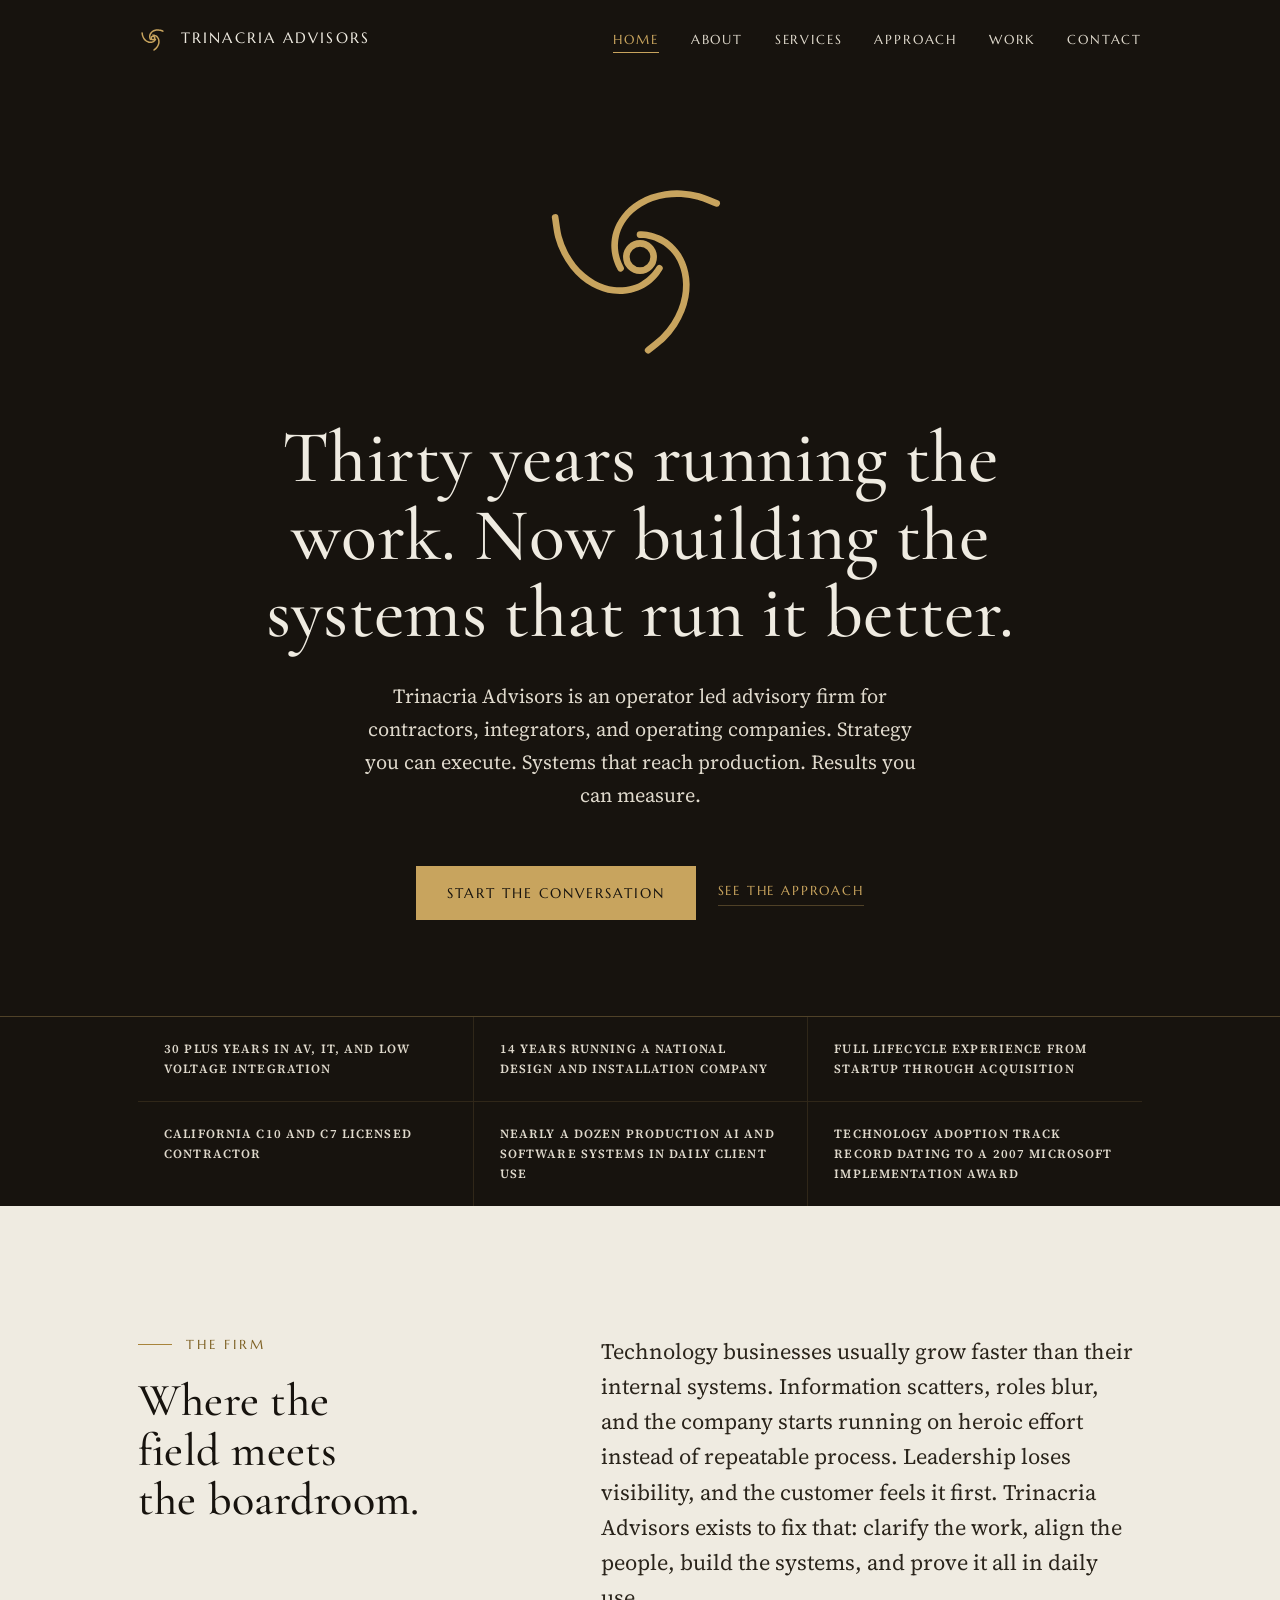
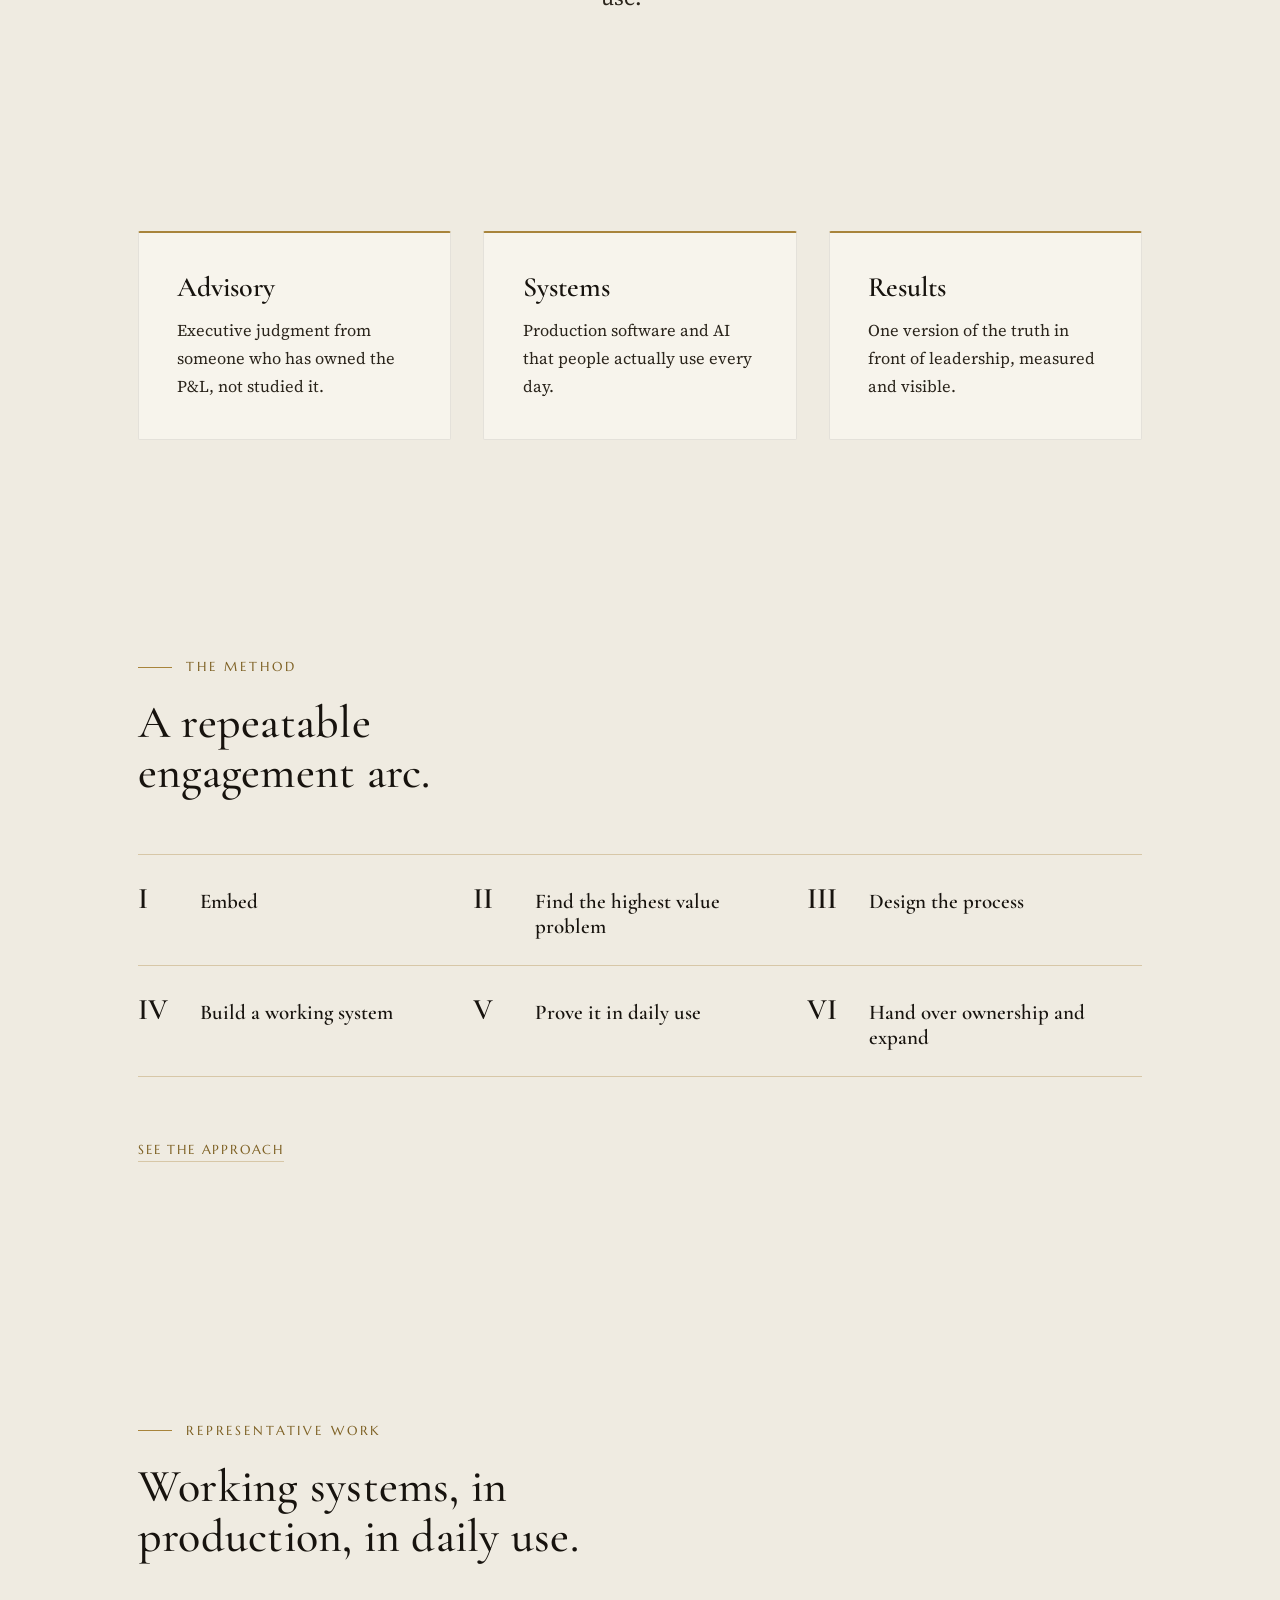
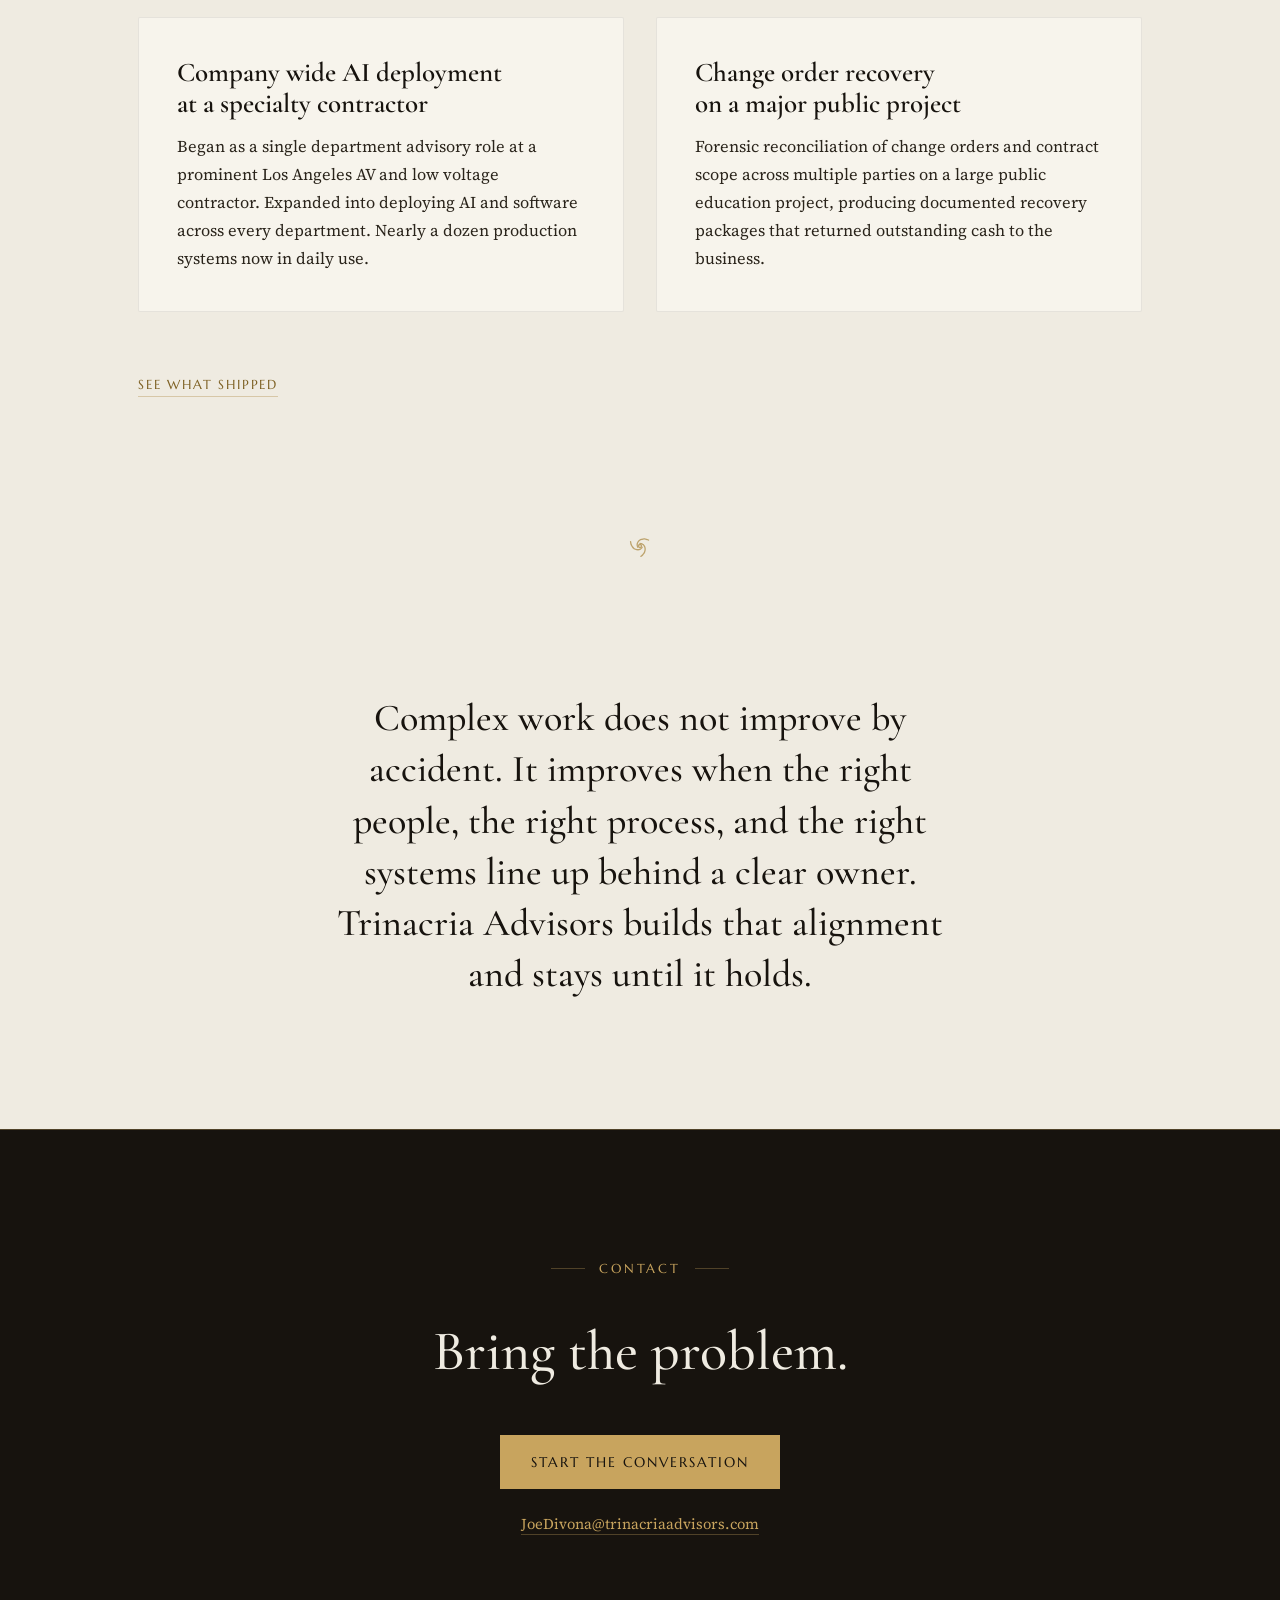
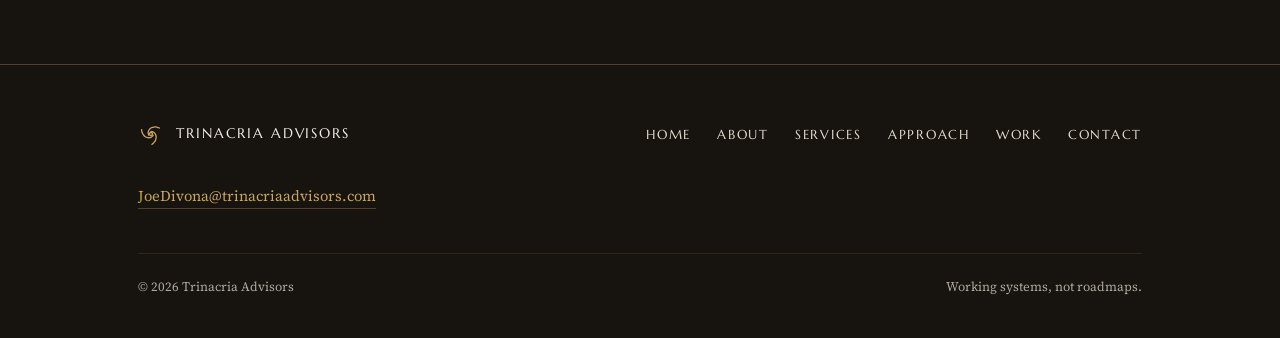
==== commit 542d1c2d: "Phase 6: adversarial fleet fixes Proof bar digits legible (Marcellus C10 read as CIO), contact page " ====
--- a/index.html
+++ b/index.html
@@ -5,7 +5,6 @@
 <meta name="viewport" content="width=device-width, initial-scale=1">
 <title>Trinacria Advisors | Operator Led Advisory</title>
 <meta name="description" content="Operator led advisory for contractors, integrators, and operating companies. Working systems, executive reporting, and AI that reaches production.">
-<script>document.documentElement.className='js'</script>
 <link rel="canonical" href="https://trinacriaadvisors.com/">
 <meta property="og:type" content="website">
 <meta property="og:site_name" content="Trinacria Advisors">
@@ -31,7 +30,7 @@
   "@type": "Organization",
   "name": "Trinacria Advisors",
   "url": "https://trinacriaadvisors.com/",
-  "logo": "https://trinacriaadvisors.com/img/mark.svg",
+  "logo": "https://trinacriaadvisors.com/apple-touch-icon.png",
   "image": "https://trinacriaadvisors.com/og.png",
   "email": "JoeDivona@trinacriaadvisors.com",
   "description": "Operator led advisory for contractors, integrators, and operating companies. Working systems, executive reporting, and AI that reaches production.",
--- a/css/main.css
+++ b/css/main.css
@@ -472,11 +472,14 @@
   grid-template-columns: repeat(3, 1fr);
 }
 .proof-bar li {
-  font-family: var(--serif-inscription);
+  /* Body serif, not Marcellus: the markers carry digits (C10, C7, 2007)
+     and Marcellus figures are ambiguous with I and O in caps settings. */
+  font-family: var(--serif-body);
+  font-weight: 600;
   font-size: 12.5px;
-  letter-spacing: 0.1em;
-  text-transform: uppercase;
-  line-height: 1.55;
+  letter-spacing: 0.09em;
+  text-transform: uppercase;
+  line-height: 1.6;
   color: var(--milk);
   padding: 22px 26px;
   border-left: 1px solid rgba(200, 164, 94, 0.14);
@@ -811,6 +814,9 @@
 .contact-centerpiece {
   text-align: center;
 }
+.contact-centerpiece.section {
+  padding-bottom: clamp(28px, 4vw, 44px);
+}
 .contact-centerpiece .mail {
   display: inline-block;
   font-family: var(--serif-display);
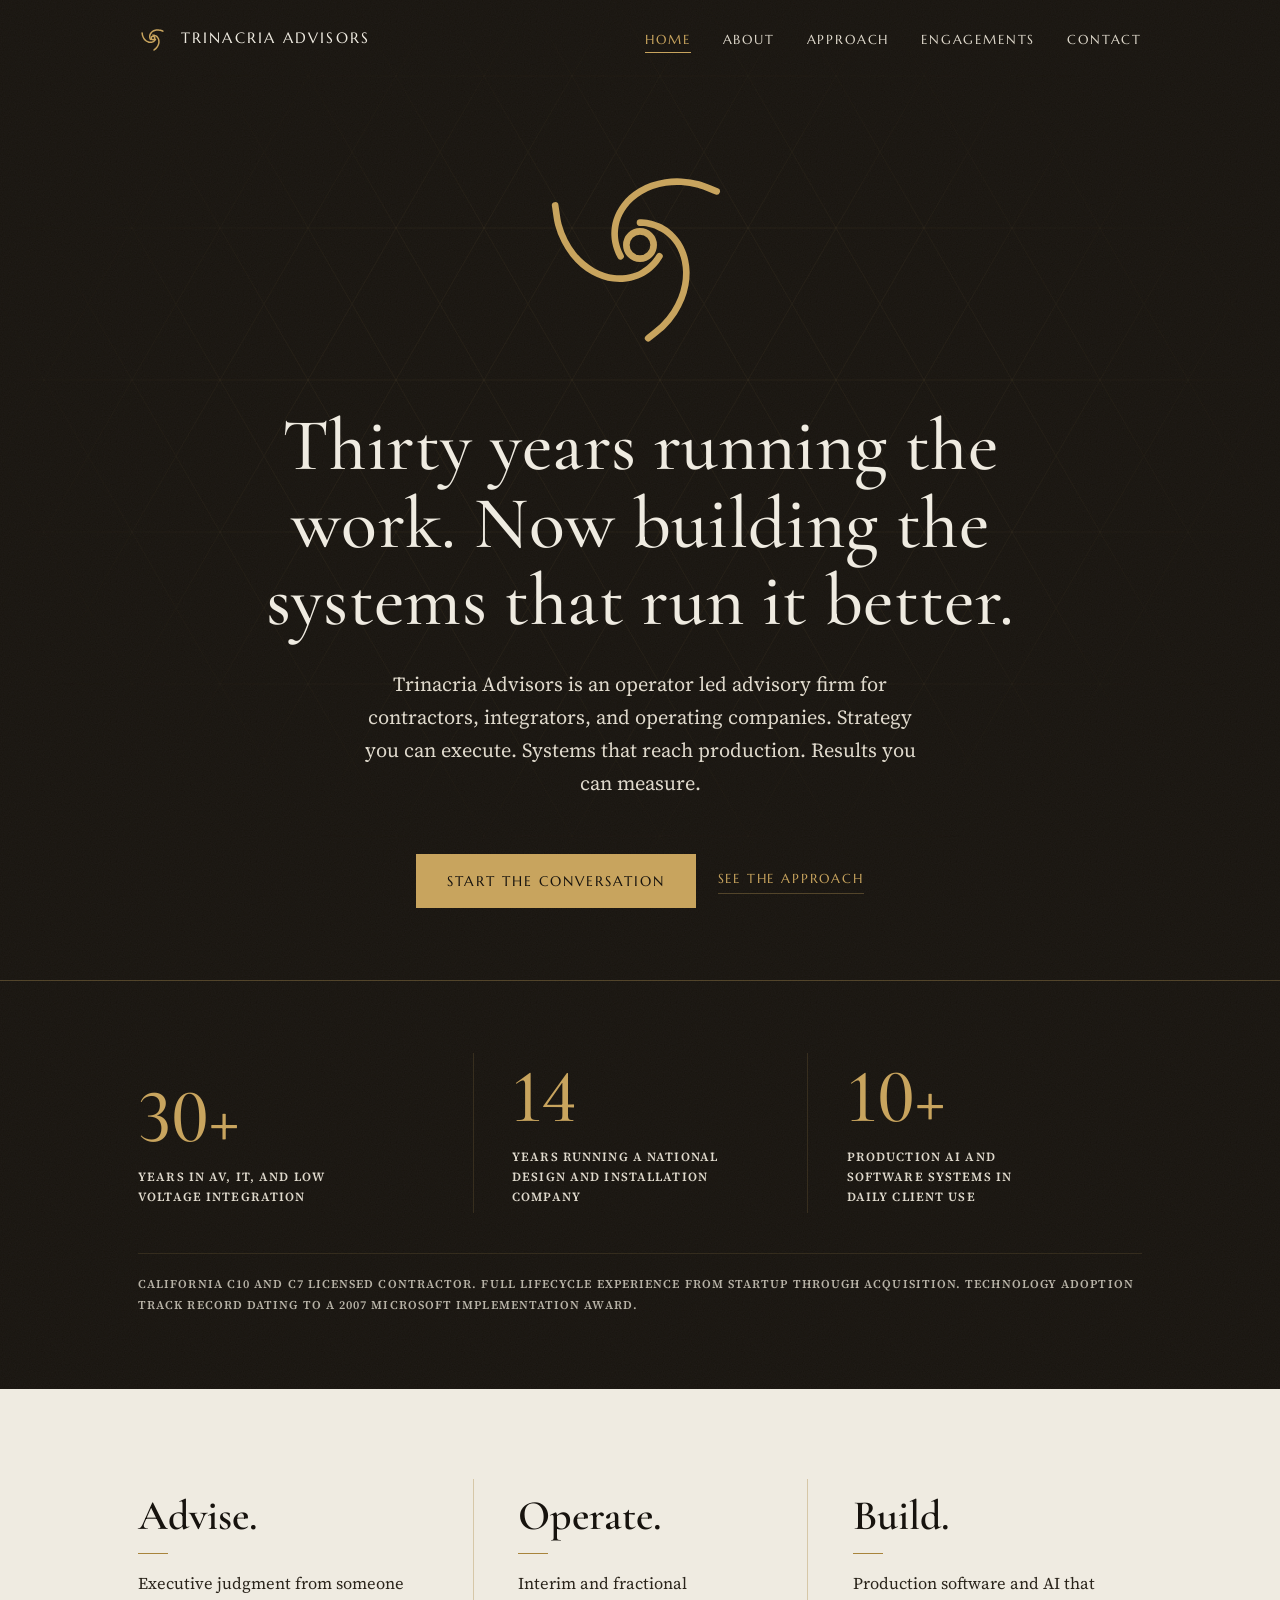
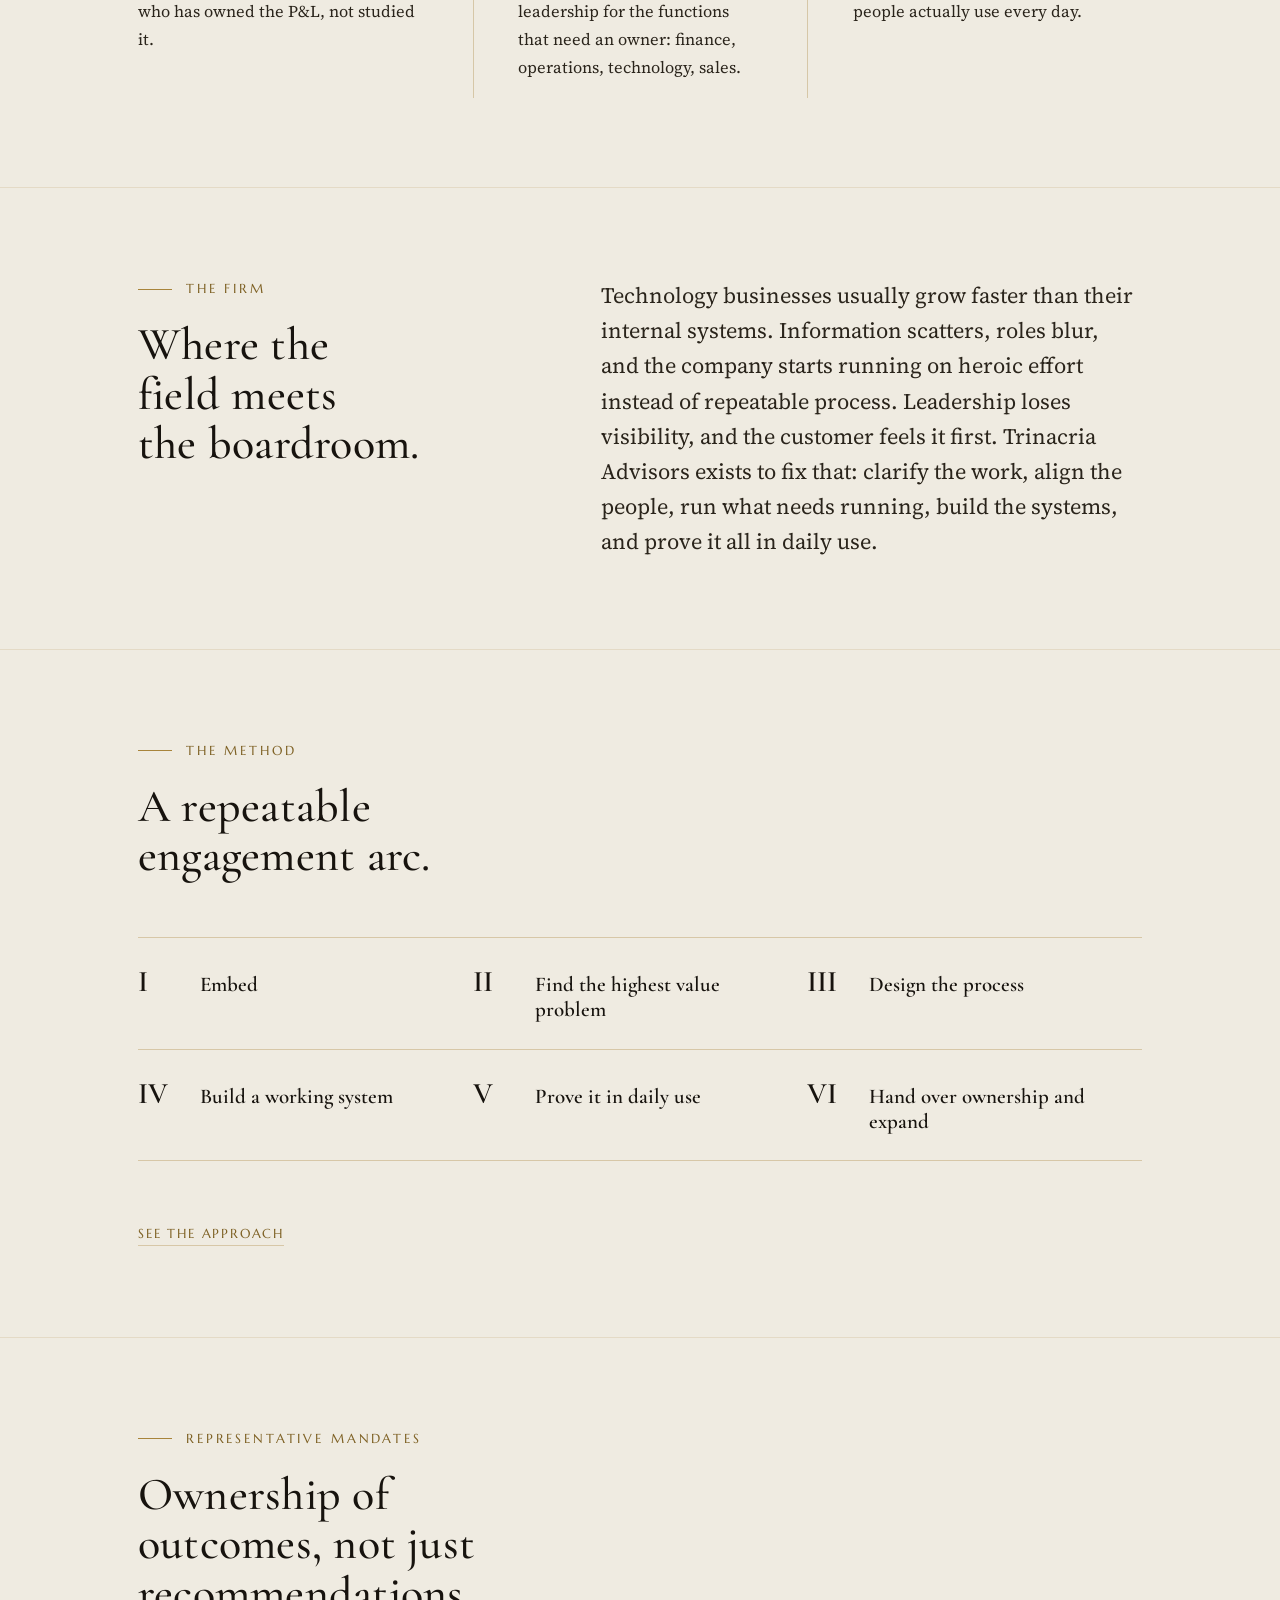
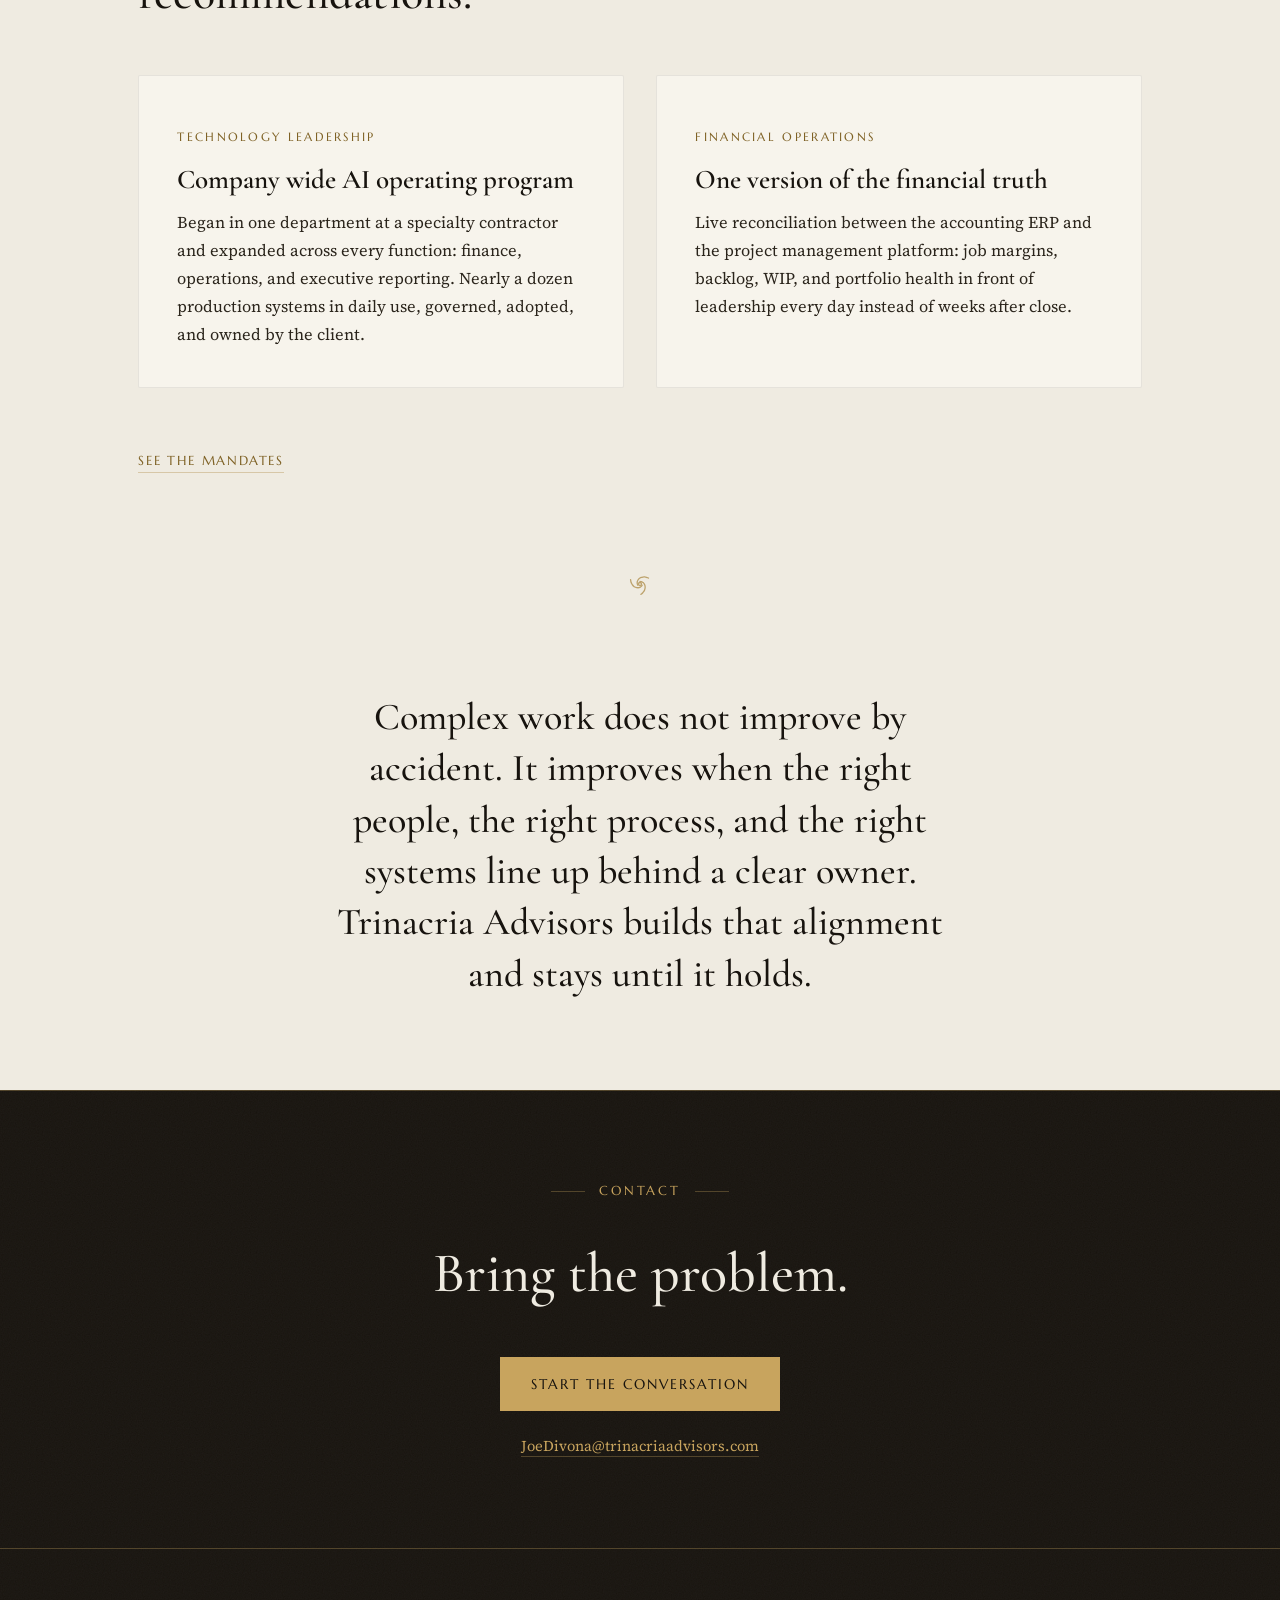
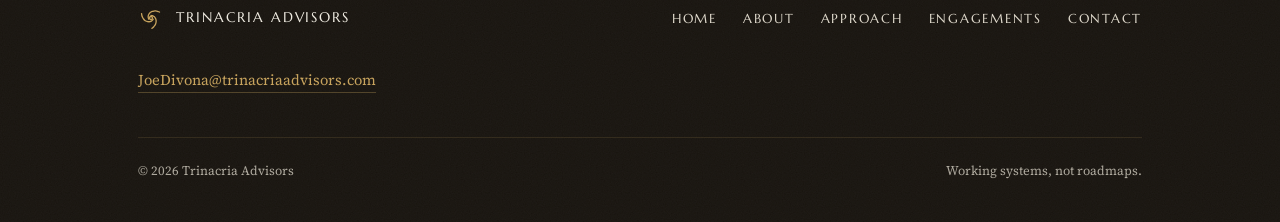
==== commit 0f266ea0: "V2: repositioning and design overhaul Full-suite business consulting positioning per Joe: seven owne" ====
--- a/index.html
+++ b/index.html
@@ -4,17 +4,17 @@
 <meta charset="utf-8">
 <meta name="viewport" content="width=device-width, initial-scale=1">
 <title>Trinacria Advisors | Operator Led Advisory</title>
-<meta name="description" content="Operator led advisory for contractors, integrators, and operating companies. Working systems, executive reporting, and AI that reaches production.">
+<meta name="description" content="Operator led business consulting for contractors, integrators, and operating companies. Advisory, interim and fractional executive leadership, and systems that reach production.">
 <link rel="canonical" href="https://trinacriaadvisors.com/">
 <meta property="og:type" content="website">
 <meta property="og:site_name" content="Trinacria Advisors">
 <meta property="og:title" content="Trinacria Advisors | Operator Led Advisory">
-<meta property="og:description" content="Operator led advisory for contractors, integrators, and operating companies. Working systems, executive reporting, and AI that reaches production.">
+<meta property="og:description" content="Operator led business consulting for contractors, integrators, and operating companies. Advisory, interim and fractional executive leadership, and systems that reach production.">
 <meta property="og:url" content="https://trinacriaadvisors.com/">
 <meta property="og:image" content="https://trinacriaadvisors.com/og.png">
 <meta name="twitter:card" content="summary_large_image">
 <meta name="twitter:title" content="Trinacria Advisors | Operator Led Advisory">
-<meta name="twitter:description" content="Operator led advisory for contractors, integrators, and operating companies. Working systems, executive reporting, and AI that reaches production.">
+<meta name="twitter:description" content="Operator led business consulting for contractors, integrators, and operating companies. Advisory, interim and fractional executive leadership, and systems that reach production.">
 <meta name="twitter:image" content="https://trinacriaadvisors.com/og.png">
 <meta name="theme-color" content="#17130E">
 <link rel="icon" href="favicon.ico" sizes="32x32">
@@ -33,7 +33,7 @@
   "logo": "https://trinacriaadvisors.com/apple-touch-icon.png",
   "image": "https://trinacriaadvisors.com/og.png",
   "email": "JoeDivona@trinacriaadvisors.com",
-  "description": "Operator led advisory for contractors, integrators, and operating companies. Working systems, executive reporting, and AI that reaches production.",
+  "description": "Operator led business consulting for contractors, integrators, and operating companies. Advisory, interim and fractional executive leadership, and systems that reach production.",
   "founder": {
     "@type": "Person",
     "name": "Joe Divona",
@@ -67,9 +67,8 @@
       <ul>
         <li><a href="index.html" aria-current="page">Home</a></li>
         <li><a href="about.html">About</a></li>
-        <li><a href="services.html">Services</a></li>
         <li><a href="method.html">Approach</a></li>
-        <li><a href="work.html">Work</a></li>
+        <li><a href="work.html">Engagements</a></li>
         <li><a href="contact.html">Contact</a></li>
       </ul>
     </nav>
@@ -95,16 +94,42 @@
     </div>
   </section>
 
-  <section class="band-dark proof-bar" aria-label="Credibility markers">
-    <div class="container">
-      <ul>
-        <li>30 plus years in AV, IT, and low voltage integration</li>
-        <li>14 years running a national design and installation company</li>
-        <li>Full lifecycle experience from startup through acquisition</li>
-        <li>California C10 and C7 licensed contractor</li>
-        <li>Nearly a dozen production AI and software systems in daily client use</li>
-        <li>Technology adoption track record dating to a 2007 Microsoft implementation award</li>
-      </ul>
+  <section class="band-dark numbers" aria-label="The firm in numbers">
+    <div class="container reveal">
+      <dl>
+        <div class="stat">
+          <dt>Years in AV, IT, and low voltage integration</dt>
+          <dd><span data-count="30" data-suffix="+">30+</span></dd>
+        </div>
+        <div class="stat">
+          <dt>Years running a national design and installation company</dt>
+          <dd><span data-count="14">14</span></dd>
+        </div>
+        <div class="stat">
+          <dt>Production AI and software systems in daily client use</dt>
+          <dd><span data-count="10" data-suffix="+">10+</span></dd>
+        </div>
+      </dl>
+      <p class="caption">California C10 and C7 licensed contractor. Full lifecycle experience from startup through acquisition. Technology adoption track record dating to a 2007 Microsoft implementation award.</p>
+    </div>
+  </section>
+
+  <section class="band-light section" aria-label="The three mandates">
+    <div class="container reveal">
+      <div class="triptych">
+        <div>
+          <h2>Advise.</h2>
+          <p>Executive judgment from someone who has owned the P&amp;L, not studied it.</p>
+        </div>
+        <div>
+          <h2>Operate.</h2>
+          <p>Interim and fractional leadership for the functions that need an owner: finance, operations, technology, sales.</p>
+        </div>
+        <div>
+          <h2>Build.</h2>
+          <p>Production software and AI that people actually use every day.</p>
+        </div>
+      </div>
     </div>
   </section>
 
@@ -115,26 +140,7 @@
         <h2 class="display">Where the field meets the boardroom.</h2>
       </div>
       <div class="prose lede-wrap">
-        <p class="lede">Technology businesses usually grow faster than their internal systems. Information scatters, roles blur, and the company starts running on heroic effort instead of repeatable process. Leadership loses visibility, and the customer feels it first. Trinacria Advisors exists to fix that: clarify the work, align the people, build the systems, and prove it all in daily use.</p>
-      </div>
-    </div>
-  </section>
-
-  <section class="band-light section-tight" aria-label="Three pillars">
-    <div class="container reveal">
-      <div class="card-grid">
-        <div class="card">
-          <h3>Advisory</h3>
-          <p>Executive judgment from someone who has owned the P&amp;L, not studied it.</p>
-        </div>
-        <div class="card">
-          <h3>Systems</h3>
-          <p>Production software and AI that people actually use every day.</p>
-        </div>
-        <div class="card">
-          <h3>Results</h3>
-          <p>One version of the truth in front of leadership, measured and visible.</p>
-        </div>
+        <p class="lede">Technology businesses usually grow faster than their internal systems. Information scatters, roles blur, and the company starts running on heroic effort instead of repeatable process. Leadership loses visibility, and the customer feels it first. Trinacria Advisors exists to fix that: clarify the work, align the people, run what needs running, build the systems, and prove it all in daily use.</p>
       </div>
     </div>
   </section>
@@ -157,19 +163,21 @@
 
   <section class="band-light section">
     <div class="container reveal">
-      <p class="eyebrow">Representative work</p>
-      <h2 class="display h2-section">Working systems, in production, in daily use.</h2>
+      <p class="eyebrow">Representative mandates</p>
+      <h2 class="display h2-section">Ownership of outcomes, not just recommendations.</h2>
       <div class="case-grid mt-head">
         <article class="case">
-          <h3>Company wide AI deployment at a specialty contractor</h3>
-          <p>Began as a single department advisory role at a prominent Los Angeles AV and low voltage contractor. Expanded into deploying AI and software across every department. Nearly a dozen production systems now in daily use.</p>
+          <p class="kicker">Technology leadership</p>
+          <h3>Company wide AI operating program</h3>
+          <p>Began in one department at a specialty contractor and expanded across every function: finance, operations, and executive reporting. Nearly a dozen production systems in daily use, governed, adopted, and owned by the client.</p>
         </article>
         <article class="case">
-          <h3>Change order recovery on a major public project</h3>
-          <p>Forensic reconciliation of change orders and contract scope across multiple parties on a large public education project, producing documented recovery packages that returned outstanding cash to the business.</p>
+          <p class="kicker">Financial operations</p>
+          <h3>One version of the financial truth</h3>
+          <p>Live reconciliation between the accounting ERP and the project management platform: job margins, backlog, WIP, and portfolio health in front of leadership every day instead of weeks after close.</p>
         </article>
       </div>
-      <p class="mt-head"><a class="quiet-link" href="work.html">See what shipped</a></p>
+      <p class="mt-head"><a class="quiet-link" href="work.html">See the mandates</a></p>
     </div>
   </section>
 
@@ -205,9 +213,8 @@
         <ul>
           <li><a href="index.html">Home</a></li>
           <li><a href="about.html">About</a></li>
-          <li><a href="services.html">Services</a></li>
-          <li><a href="method.html">Approach</a></li>
-          <li><a href="work.html">Work</a></li>
+            <li><a href="method.html">Approach</a></li>
+          <li><a href="work.html">Engagements</a></li>
           <li><a href="contact.html">Contact</a></li>
         </ul>
       </nav>
--- a/css/main.css
+++ b/css/main.css
@@ -215,7 +215,9 @@
 /* ---------- Bands ---------- */
 
 .band-dark {
-  background: var(--basalt);
+  background-color: var(--basalt);
+  /* fine photographic grain, generated inline, no external request */
+  background-image: url("data:image/svg+xml,%3Csvg%20xmlns='http://www.w3.org/2000/svg'%20width='140'%20height='140'%3E%3Cfilter%20id='n'%3E%3CfeTurbulence%20type='fractalNoise'%20baseFrequency='0.85'%20numOctaves='2'%20stitchTiles='stitch'/%3E%3CfeColorMatrix%20values='0%200%200%200%200.9%200%200%200%200%200.85%200%200%200%200%200.72%200%200%200%200.045%200'/%3E%3C/filter%3E%3Crect%20width='140'%20height='140'%20filter='url(%23n)'/%3E%3C/svg%3E");
   color: var(--milk);
 }
 .band-dark .display, .band-dark h1, .band-dark h2, .band-dark h3 { color: var(--travertine); }
@@ -227,9 +229,14 @@
 .band-light h2, .band-light h3 { color: var(--basalt); }
 
 .section {
-  padding-block: clamp(72px, 10vw, 128px);
-}
-.section-tight { padding-block: clamp(56px, 7vw, 88px); }
+  padding-block: clamp(52px, 7vw, 92px);
+}
+.section-tight { padding-block: clamp(36px, 5vw, 60px); }
+
+/* Stacked light sections share a hairline seam instead of doubled padding */
+.section.band-light + .section.band-light {
+  border-top: 1px solid rgba(168, 132, 59, 0.16);
+}
 
 /* ---------- Header ---------- */
 
@@ -240,6 +247,21 @@
   transition: background-color 0.3s ease, box-shadow 0.3s ease;
   color: var(--travertine);
 }
+
+/* thin gild reading-progress line under the header */
+.progress-line {
+  position: fixed;
+  top: 0;
+  left: 0;
+  z-index: 60;
+  width: 100%;
+  height: 2px;
+  background: var(--gild);
+  transform: scaleX(0);
+  transform-origin: 0 50%;
+  pointer-events: none;
+}
+html:not(.js) .progress-line { display: none; }
 .site-header.scrolled,
 .site-header.open {
   background: var(--basalt);
@@ -374,10 +396,22 @@
   display: flex;
   flex-direction: column;
   justify-content: center;
-  min-height: 100svh;
-  padding-block: 140px 96px;
+  min-height: 86svh;
+  padding-block: 128px 72px;
   text-align: center;
-}
+  overflow: hidden;
+}
+/* faint Byzantine diaper lattice behind the hero, fading toward the edges */
+.hero::before {
+  content: "";
+  position: absolute;
+  inset: 0;
+  background-image: url("data:image/svg+xml,%3Csvg%20xmlns='http://www.w3.org/2000/svg'%20width='88'%20height='152'%3E%3Cpath%20d='M0%200L88%20152M88%200L0%20152M0%2076h88'%20stroke='%23C8A45E'%20stroke-opacity='0.055'/%3E%3C/svg%3E");
+  -webkit-mask-image: radial-gradient(ellipse 72% 62% at 50% 44%, #000 38%, transparent 78%);
+  mask-image: radial-gradient(ellipse 72% 62% at 50% 44%, #000 38%, transparent 78%);
+  pointer-events: none;
+}
+.hero .container { position: relative; }
 .hero-mark {
   width: clamp(150px, 26vmin, 250px);
   height: auto;
@@ -433,6 +467,22 @@
     opacity: 1;
     transform: none;
   }
+
+  /* eyebrow hairlines draw in as their section reveals */
+  html.js .reveal .eyebrow::before {
+    width: 0;
+    transition: width 0.7s ease 0.15s;
+  }
+  html.js .reveal.in .eyebrow::before { width: 34px; }
+
+  /* engagement cards lift a breath on hover */
+  .case {
+    transition: transform 0.25s ease, border-color 0.25s ease;
+  }
+  .case:hover {
+    transform: translateY(-3px);
+    border-color: rgba(168, 132, 59, 0.45);
+  }
 }
 
 @keyframes draw { to { stroke-dashoffset: 0; } }
@@ -444,8 +494,8 @@
 /* ---------- Interior page hero ---------- */
 
 .page-hero {
-  padding-top: clamp(140px, 18vh, 190px);
-  padding-bottom: clamp(64px, 9vw, 110px);
+  padding-top: clamp(128px, 16vh, 170px);
+  padding-bottom: clamp(52px, 7vw, 84px);
 }
 .page-hero h1 {
   font-size: clamp(36px, 5.2vw, 62px);
@@ -459,21 +509,36 @@
   color: var(--milk);
 }
 
-/* ---------- Proof bar ---------- */
-
-.proof-bar {
+/* ---------- Numbers band ---------- */
+
+.numbers {
   border-top: 1px solid var(--hairline-dark);
-}
-.proof-bar ul {
-  list-style: none;
-  margin: 0;
-  padding: 0;
+  padding-block: clamp(44px, 6vw, 72px);
+}
+.numbers dl {
   display: grid;
   grid-template-columns: repeat(3, 1fr);
-}
-.proof-bar li {
-  /* Body serif, not Marcellus: the markers carry digits (C10, C7, 2007)
-     and Marcellus figures are ambiguous with I and O in caps settings. */
+  gap: 0;
+  margin: 0;
+}
+.numbers .stat {
+  display: flex;
+  flex-direction: column-reverse;
+  gap: 12px;
+  padding: 6px clamp(20px, 3vw, 40px);
+  border-left: 1px solid rgba(200, 164, 94, 0.16);
+}
+.numbers .stat:first-child { border-left: none; padding-left: 0; }
+.numbers dd {
+  margin: 0;
+  font-family: var(--serif-display);
+  font-weight: 500;
+  font-size: clamp(48px, 6vw, 76px);
+  line-height: 1;
+  color: var(--gild);
+  font-variant-numeric: lining-nums;
+}
+.numbers dt {
   font-family: var(--serif-body);
   font-weight: 600;
   font-size: 12.5px;
@@ -481,21 +546,55 @@
   text-transform: uppercase;
   line-height: 1.6;
   color: var(--milk);
-  padding: 22px 26px;
-  border-left: 1px solid rgba(200, 164, 94, 0.14);
-}
-.proof-bar li:nth-child(3n + 1) { border-left: none; }
-.proof-bar li:nth-child(n + 4) { border-top: 1px solid rgba(200, 164, 94, 0.14); }
-@media (max-width: 859px) {
-  .proof-bar ul { grid-template-columns: 1fr 1fr; }
-  .proof-bar li:nth-child(odd) { border-left: none; }
-  .proof-bar li:nth-child(even) { border-left: 1px solid rgba(200, 164, 94, 0.14); }
-  .proof-bar li:nth-child(n + 3) { border-top: 1px solid rgba(200, 164, 94, 0.14); }
-}
-@media (max-width: 539px) {
-  .proof-bar ul { grid-template-columns: 1fr; }
-  .proof-bar li { border-left: none !important; padding-inline: 0; }
-  .proof-bar li + li { border-top: 1px solid rgba(200, 164, 94, 0.14); }
+  max-width: 30ch;
+}
+.numbers .caption {
+  margin-top: clamp(28px, 4vw, 40px);
+  padding-top: 20px;
+  border-top: 1px solid rgba(200, 164, 94, 0.14);
+  font-family: var(--serif-body);
+  font-weight: 600;
+  font-size: 12px;
+  letter-spacing: 0.09em;
+  text-transform: uppercase;
+  line-height: 1.8;
+  color: rgba(223, 217, 204, 0.8);
+}
+@media (max-width: 767px) {
+  .numbers dl { grid-template-columns: 1fr; gap: 26px; }
+  .numbers .stat { border-left: none; padding-inline: 0; }
+}
+
+/* ---------- Mandates triptych ---------- */
+
+.triptych {
+  display: grid;
+  grid-template-columns: repeat(3, 1fr);
+}
+.triptych > div {
+  padding: clamp(8px, 1.5vw, 16px) clamp(24px, 3.5vw, 48px);
+  border-left: 1px solid var(--hairline-light);
+}
+.triptych > div:first-child { border-left: none; padding-left: 0; }
+.triptych h2 {
+  font-family: var(--serif-display);
+  font-weight: 600;
+  font-size: clamp(30px, 3.4vw, 42px);
+  line-height: 1;
+  color: var(--basalt);
+}
+.triptych h2::after {
+  content: "";
+  display: block;
+  width: 30px;
+  height: 1px;
+  background: var(--gold);
+  margin-top: 16px;
+}
+.triptych p { margin-top: 16px; font-size: 16.5px; }
+@media (max-width: 767px) {
+  .triptych { grid-template-columns: 1fr; gap: 30px; }
+  .triptych > div { border-left: none; padding-inline: 0; }
 }
 
 /* ---------- Split editorial layout ---------- */
@@ -909,7 +1008,8 @@
 /* ---------- Footer ---------- */
 
 .site-footer {
-  background: var(--basalt);
+  background-color: var(--basalt);
+  background-image: url("data:image/svg+xml,%3Csvg%20xmlns='http://www.w3.org/2000/svg'%20width='140'%20height='140'%3E%3Cfilter%20id='n'%3E%3CfeTurbulence%20type='fractalNoise'%20baseFrequency='0.85'%20numOctaves='2'%20stitchTiles='stitch'/%3E%3CfeColorMatrix%20values='0%200%200%200%200.9%200%200%200%200%200.85%200%200%200%200%200.72%200%200%200%200.045%200'/%3E%3C/filter%3E%3Crect%20width='140'%20height='140'%20filter='url(%23n)'/%3E%3C/svg%3E");
   color: var(--milk);
   border-top: 1px solid var(--hairline-dark);
   padding-block: 56px 40px;
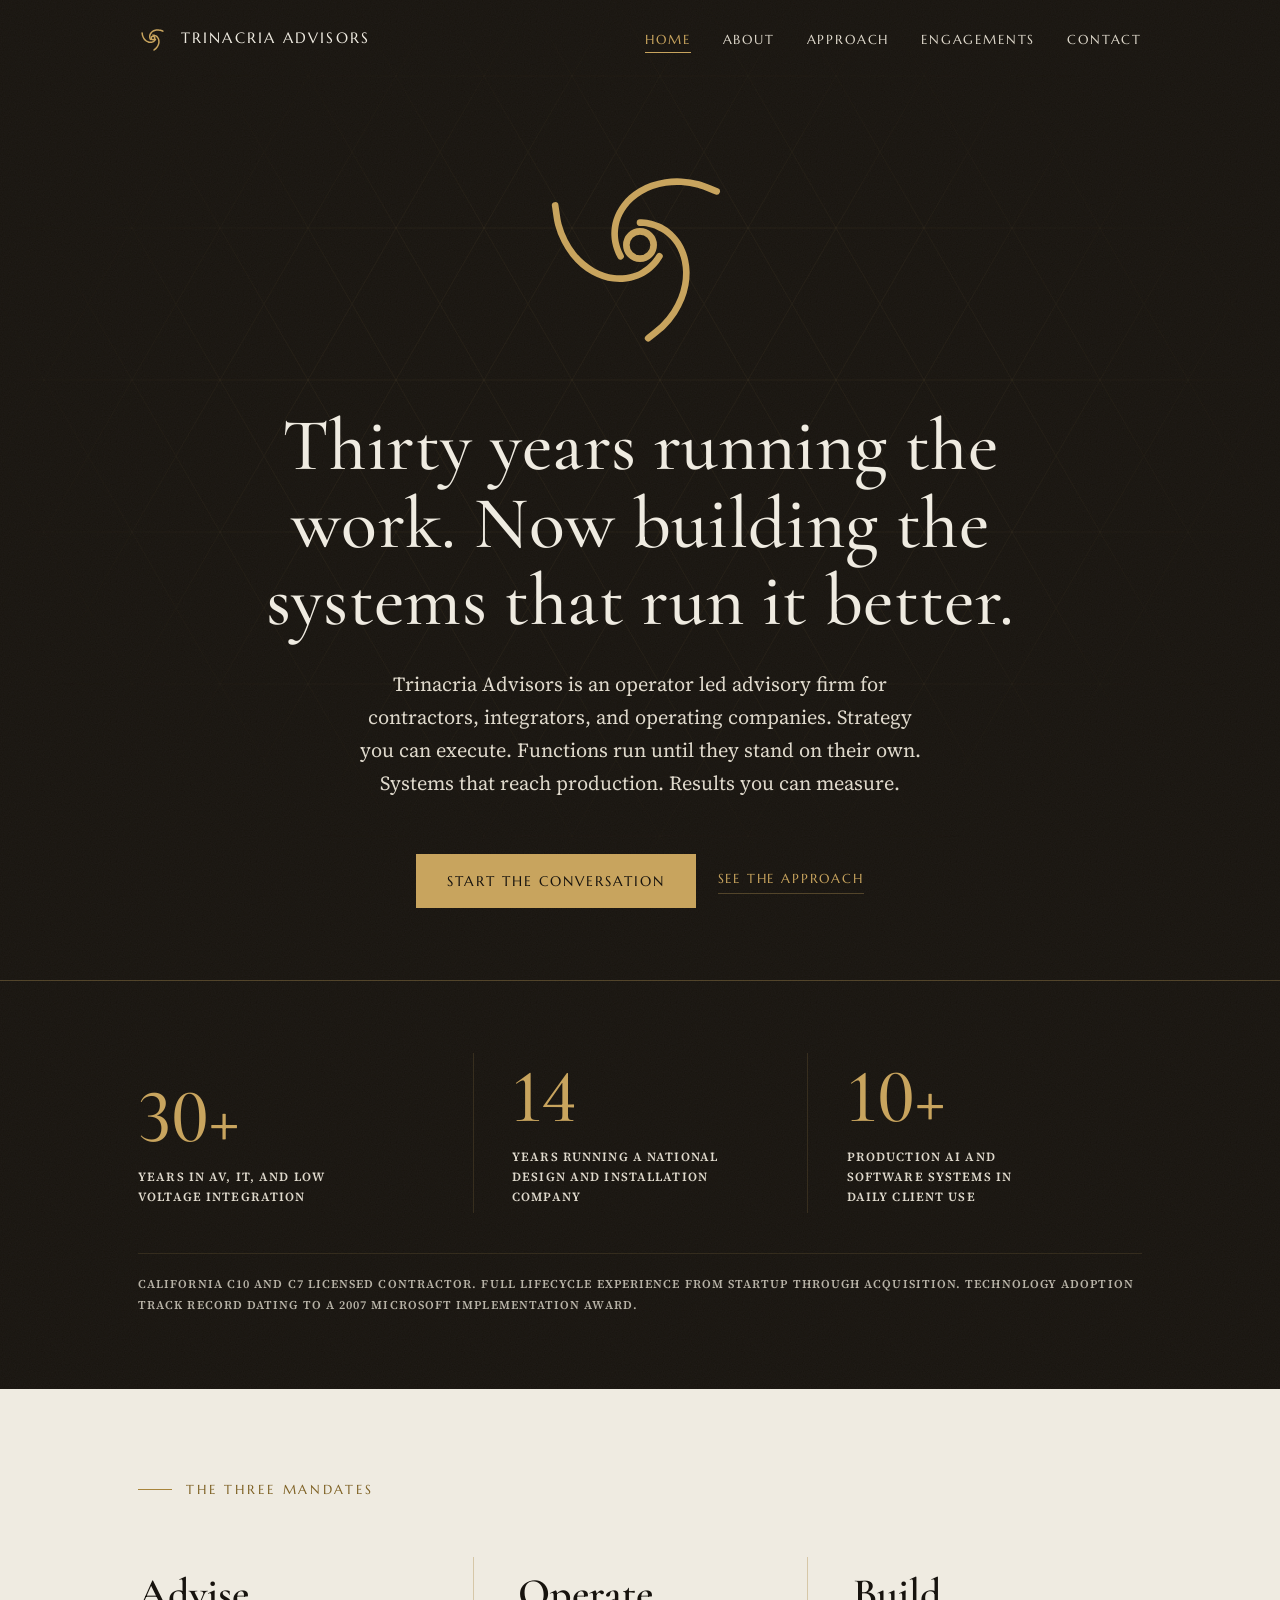
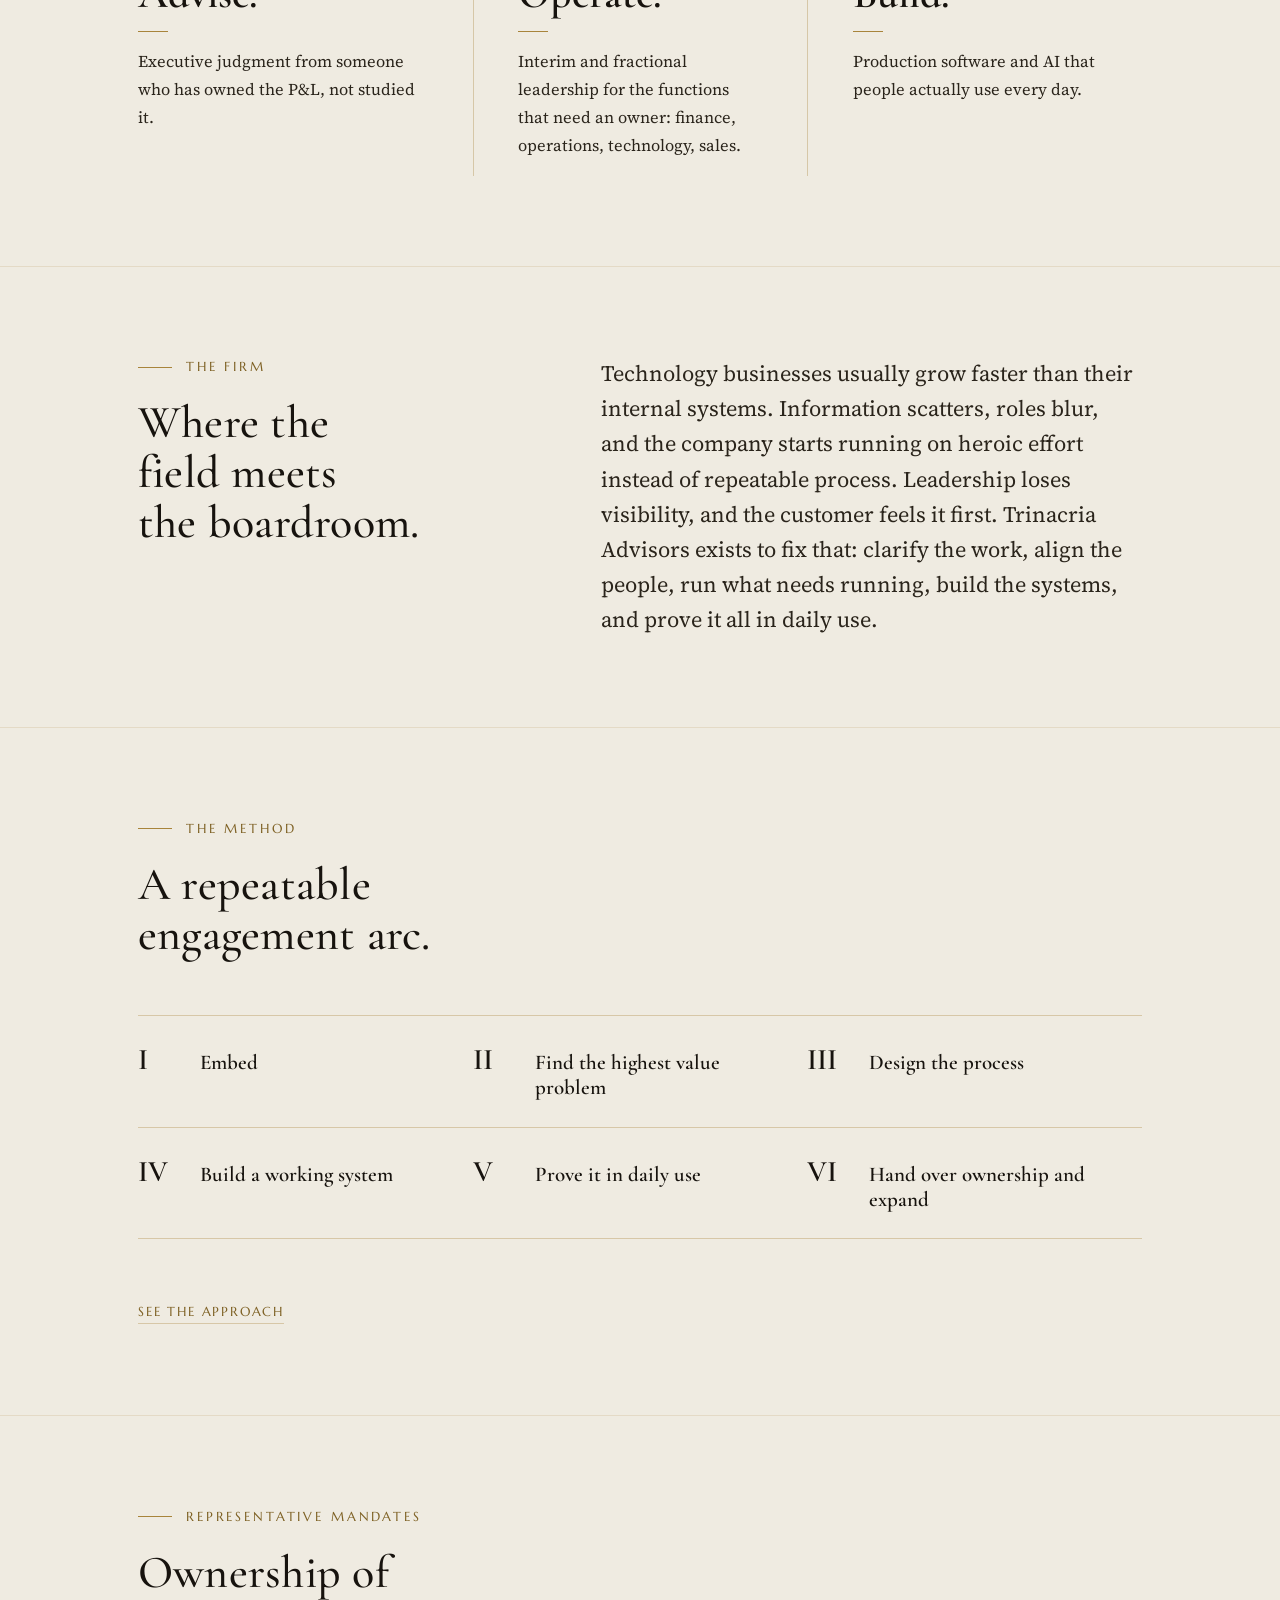
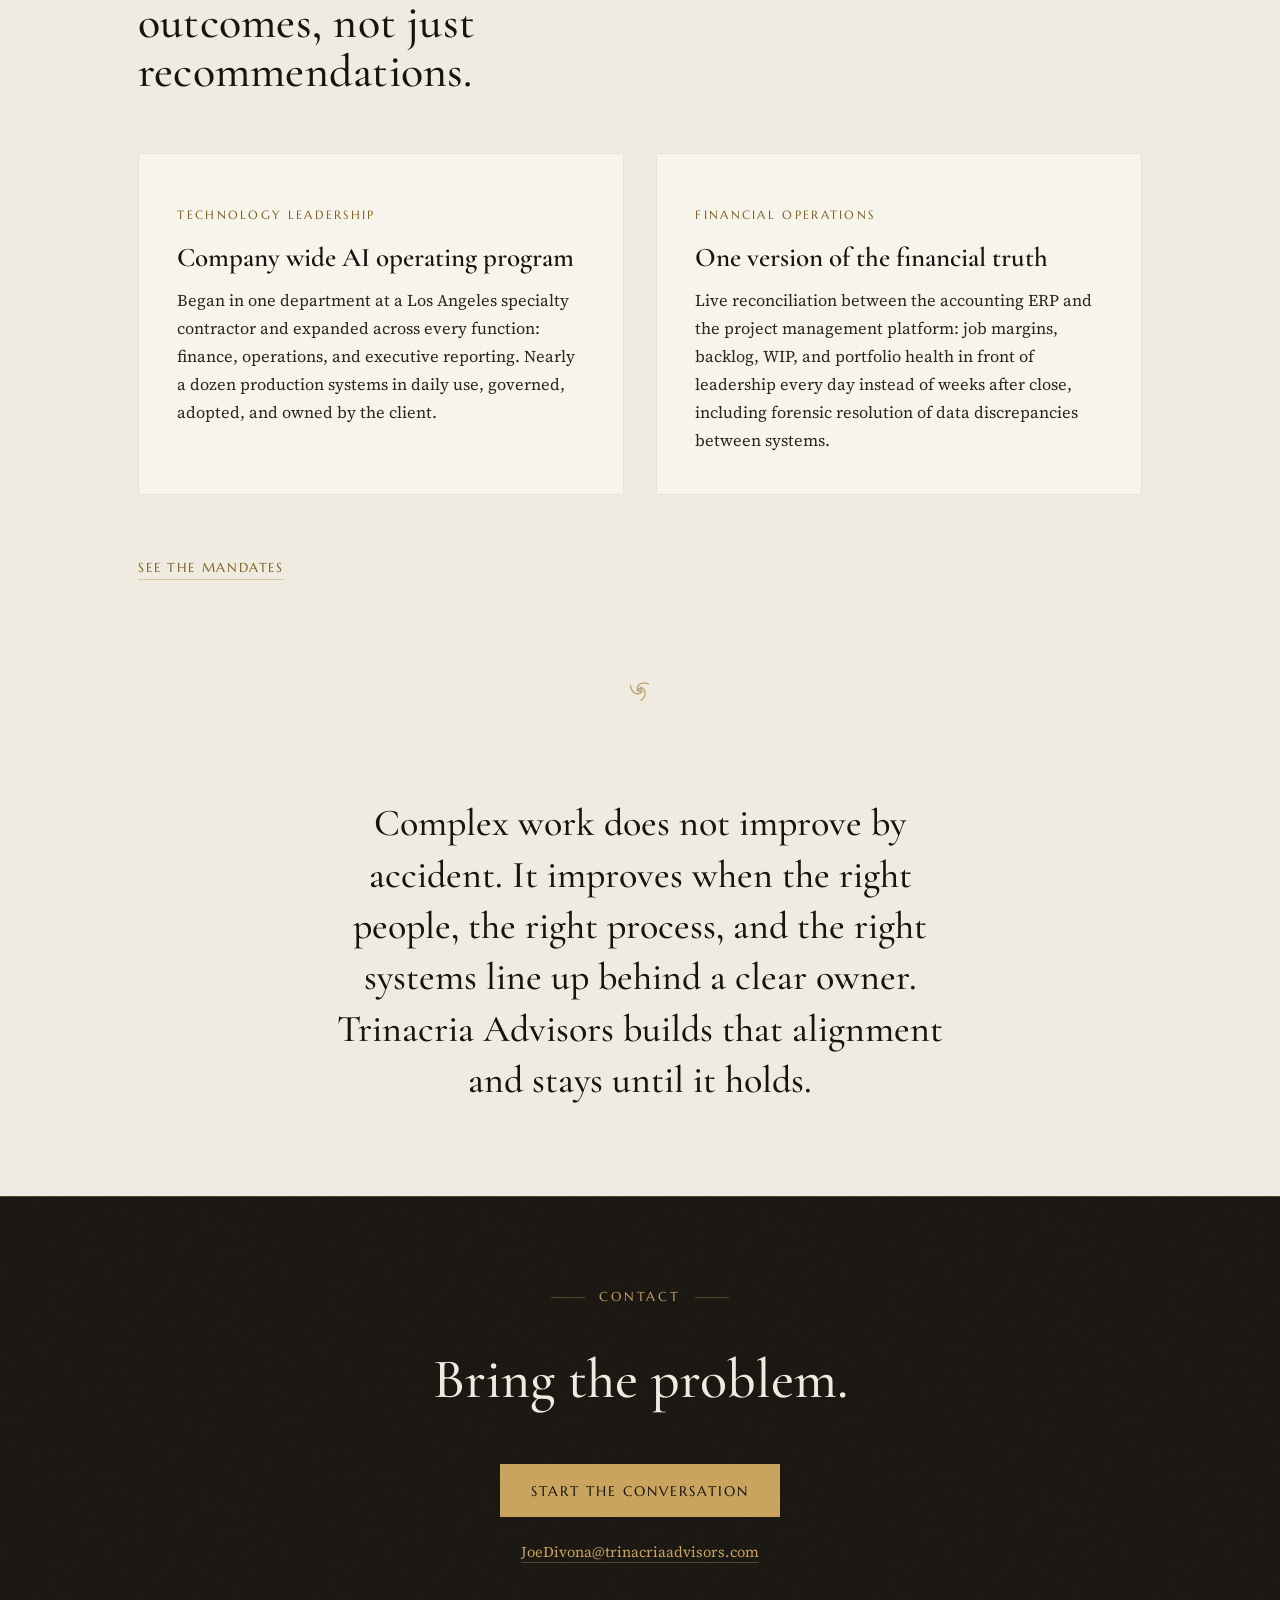
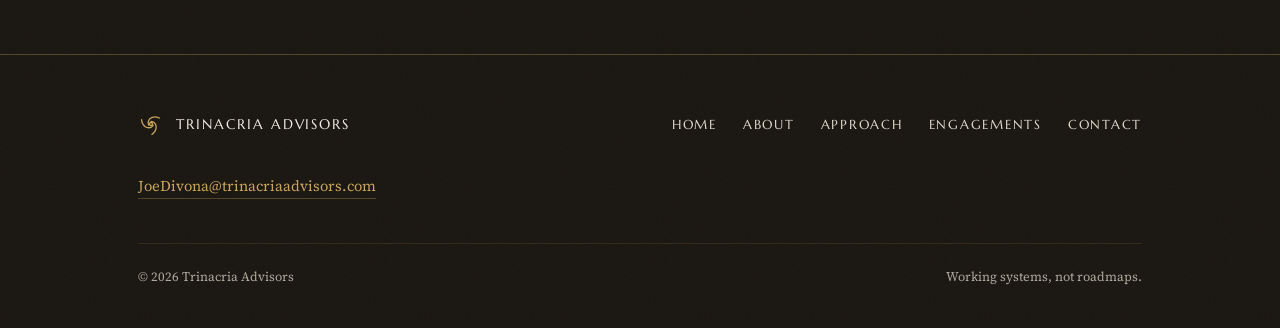
==== commit c381a310: "V2.1: adversarial fleet fixes across copy and design Evidence anchored interim executive claims, fou" ====
--- a/index.html
+++ b/index.html
@@ -86,7 +86,7 @@
         <path class="draw" d="M60.00 48.50C60.73 48.54 61.46 48.55 62.20 48.63C62.94 48.71 63.67 48.82 64.42 48.98C65.18 49.13 65.94 49.32 66.73 49.56C67.52 49.81 68.32 50.08 69.15 50.44C69.97 50.80 70.83 51.21 71.69 51.72C72.55 52.23 73.44 52.81 74.32 53.51C75.19 54.22 76.09 55.01 76.94 55.95C77.80 56.89 78.66 57.94 79.43 59.15C80.19 60.36 80.95 61.70 81.56 63.20C82.17 64.69 82.73 66.34 83.09 68.12C83.46 69.90 83.72 71.84 83.75 73.88C83.77 75.92 83.64 78.12 83.22 80.36C82.80 82.61 82.18 84.99 81.22 87.35C80.27 89.71 79.06 92.17 77.50 94.53C75.94 96.89 74.07 99.29 71.85 101.51C69.63 103.72 66.74 105.71 64.18 107.82" stroke="currentColor" stroke-width="3.4" stroke-linecap="round" transform="rotate(240 60 60)"/>
       </svg>
       <h1 class="display hero-rise hero-rise-1">Thirty years running the work. Now building the systems that run it better.</h1>
-      <p class="sub hero-rise hero-rise-2">Trinacria Advisors is an operator led advisory firm for contractors, integrators, and operating companies. Strategy you can execute. Systems that reach production. Results you can measure.</p>
+      <p class="sub hero-rise hero-rise-2">Trinacria Advisors is an operator led advisory firm for contractors, integrators, and operating companies. Strategy you can execute. Functions run until they stand on their own. Systems that reach production. Results you can measure.</p>
       <div class="hero-cta hero-rise hero-rise-3">
         <a class="btn btn-solid" href="mailto:JoeDivona@trinacriaadvisors.com">Start the conversation</a>
         <a class="quiet-link" href="method.html">See the approach</a>
@@ -116,7 +116,8 @@
 
   <section class="band-light section" aria-label="The three mandates">
     <div class="container reveal">
-      <div class="triptych">
+      <p class="eyebrow">The three mandates</p>
+      <div class="triptych mt-head">
         <div>
           <h2>Advise.</h2>
           <p>Executive judgment from someone who has owned the P&amp;L, not studied it.</p>
@@ -169,12 +170,12 @@
         <article class="case">
           <p class="kicker">Technology leadership</p>
           <h3>Company wide AI operating program</h3>
-          <p>Began in one department at a specialty contractor and expanded across every function: finance, operations, and executive reporting. Nearly a dozen production systems in daily use, governed, adopted, and owned by the client.</p>
+          <p>Began in one department at a Los Angeles specialty contractor and expanded across every function: finance, operations, and executive reporting. Nearly a dozen production systems in daily use, governed, adopted, and owned by the client.</p>
         </article>
         <article class="case">
           <p class="kicker">Financial operations</p>
           <h3>One version of the financial truth</h3>
-          <p>Live reconciliation between the accounting ERP and the project management platform: job margins, backlog, WIP, and portfolio health in front of leadership every day instead of weeks after close.</p>
+          <p>Live reconciliation between the accounting ERP and the project management platform: job margins, backlog, WIP, and portfolio health in front of leadership every day instead of weeks after close, including forensic resolution of data discrepancies between systems.</p>
         </article>
       </div>
       <p class="mt-head"><a class="quiet-link" href="work.html">See the mandates</a></p>
@@ -211,7 +212,7 @@
       </p>
       <nav class="footer-nav" aria-label="Footer">
         <ul>
-          <li><a href="index.html">Home</a></li>
+          <li><a href="index.html" aria-current="page">Home</a></li>
           <li><a href="about.html">About</a></li>
             <li><a href="method.html">Approach</a></li>
           <li><a href="work.html">Engagements</a></li>
--- a/css/main.css
+++ b/css/main.css
@@ -130,7 +130,7 @@
 }
 
 .card h3, .case h2, .case h3, .principle h3, .discipline h3,
-.service h2, .method-step h2, .cta-band h2, .notfound h1 {
+.service h2, .method-step h3, .cta-band h2, .notfound h1 {
   text-wrap: balance;
 }
 
@@ -692,7 +692,7 @@
   border-top: 1px solid var(--hairline-light);
 }
 .method-step:last-child { border-bottom: 1px solid var(--hairline-light); }
-.method-step h2 {
+.method-step h3 {
   font-family: var(--serif-display);
   font-size: clamp(28px, 3vw, 36px);
   font-weight: 600;
@@ -717,6 +717,7 @@
 .pull-wrap {
   border-left: 2px solid var(--gold);
   padding-left: clamp(24px, 4vw, 48px);
+  margin: clamp(30px, 4.5vw, 48px) 0 0;
 }
 .pull-attrib {
   margin-top: 22px;
@@ -749,7 +750,7 @@
   padding-block: clamp(40px, 5vw, 60px);
   border-top: 1px solid var(--hairline-light);
 }
-.service:last-of-type { border-bottom: 1px solid var(--hairline-light); }
+.service:last-of-type { border-bottom: none; padding-bottom: 0; }
 .service h2 {
   font-family: var(--serif-display);
   font-size: clamp(28px, 3vw, 34px);
@@ -757,11 +758,13 @@
   line-height: 1.12;
 }
 .service .kicker {
-  font-family: var(--serif-inscription);
+  /* ordinal tags 01 to 07; body serif so the digits stay unambiguous */
+  font-family: var(--serif-body);
+  font-weight: 600;
   font-size: 12px;
   letter-spacing: 0.2em;
-  color: var(--stone-dim);
-  margin-bottom: 14px;
+  color: var(--gold-text);
+  margin-bottom: 12px;
 }
 .service .typical {
   margin-top: 18px;
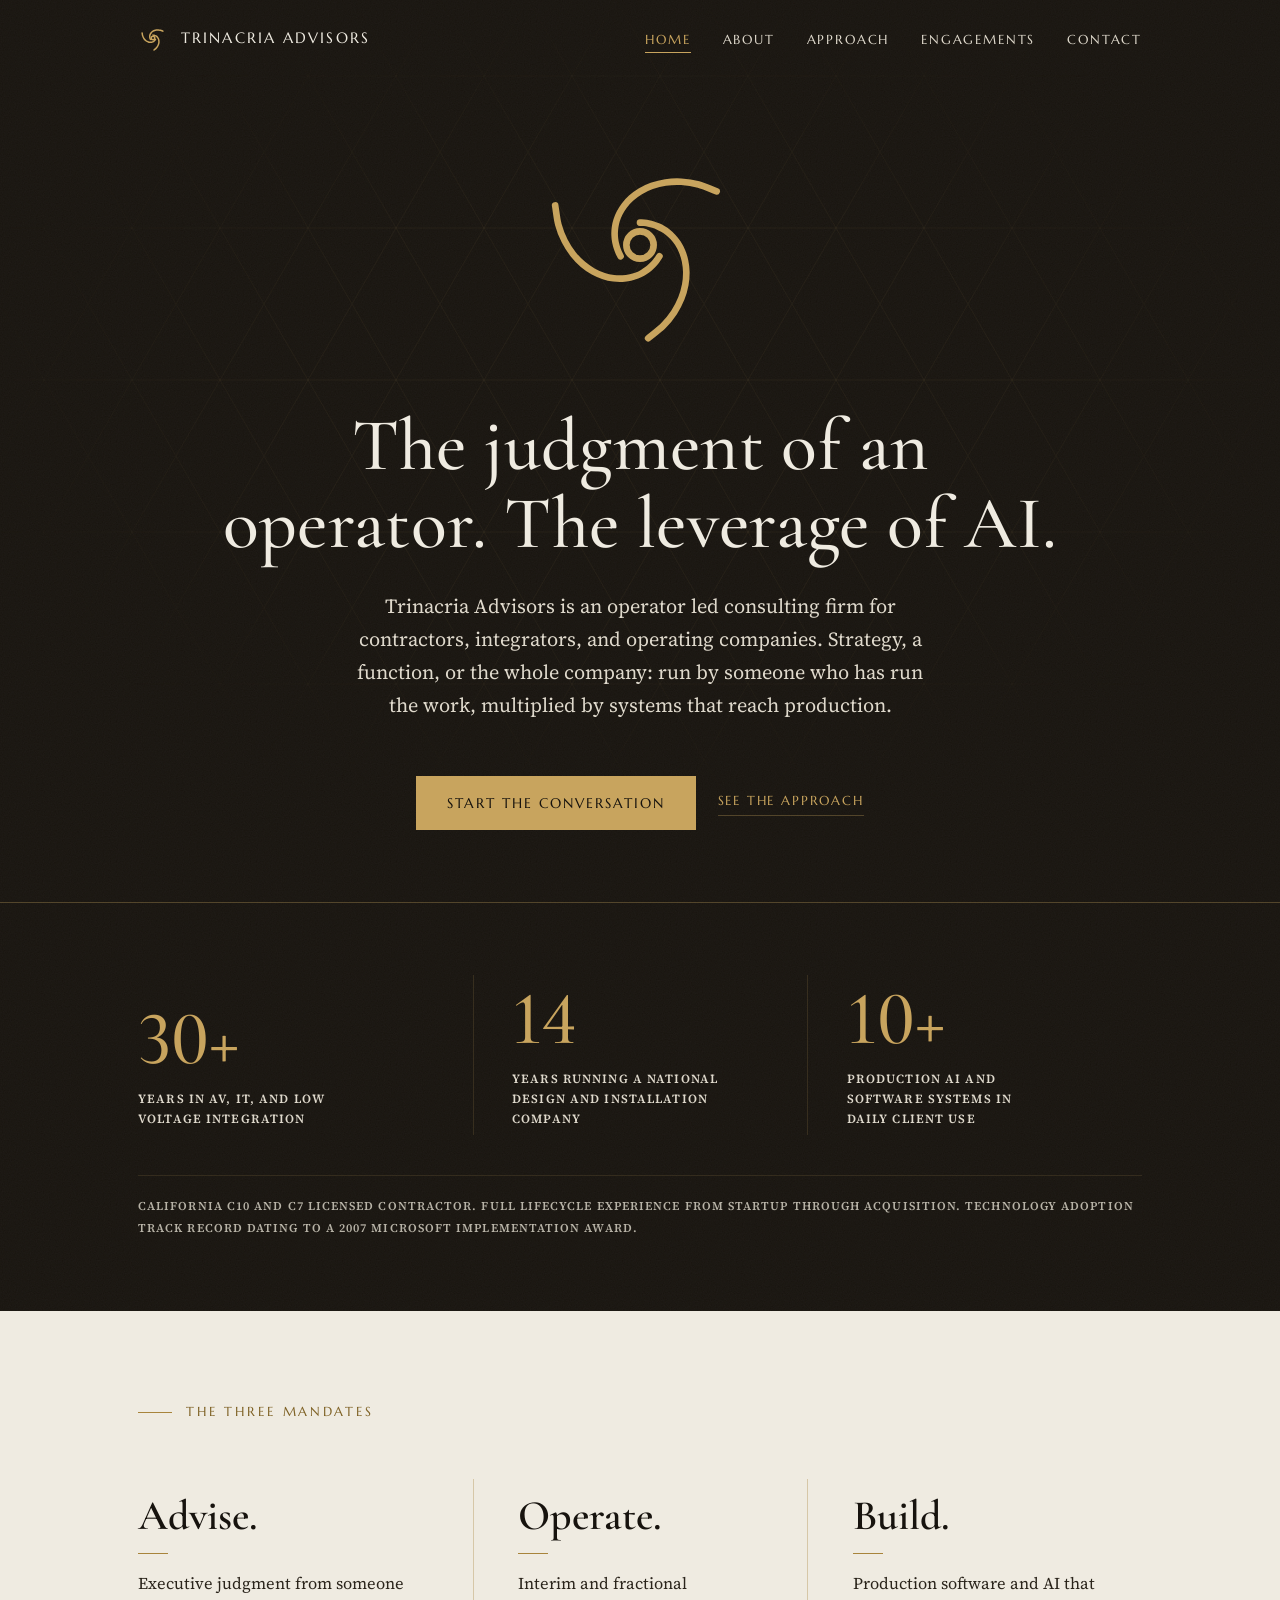
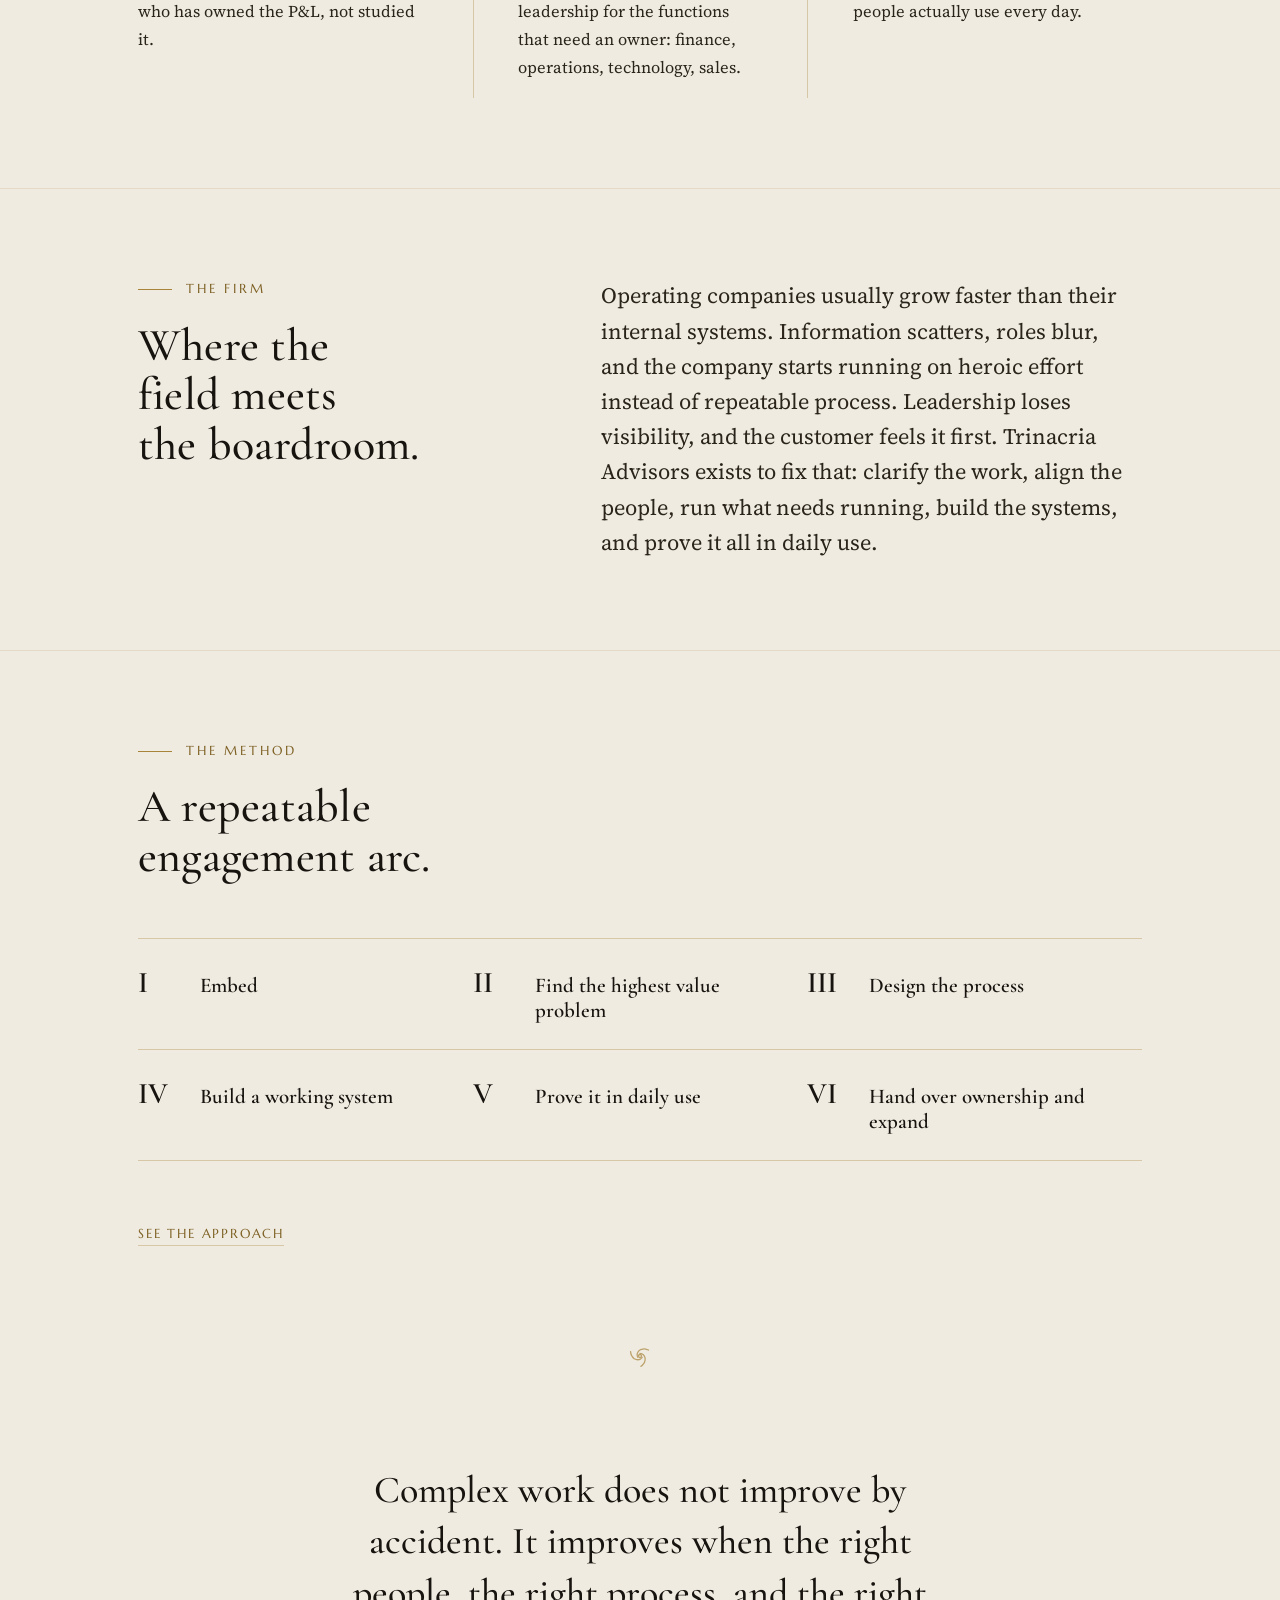
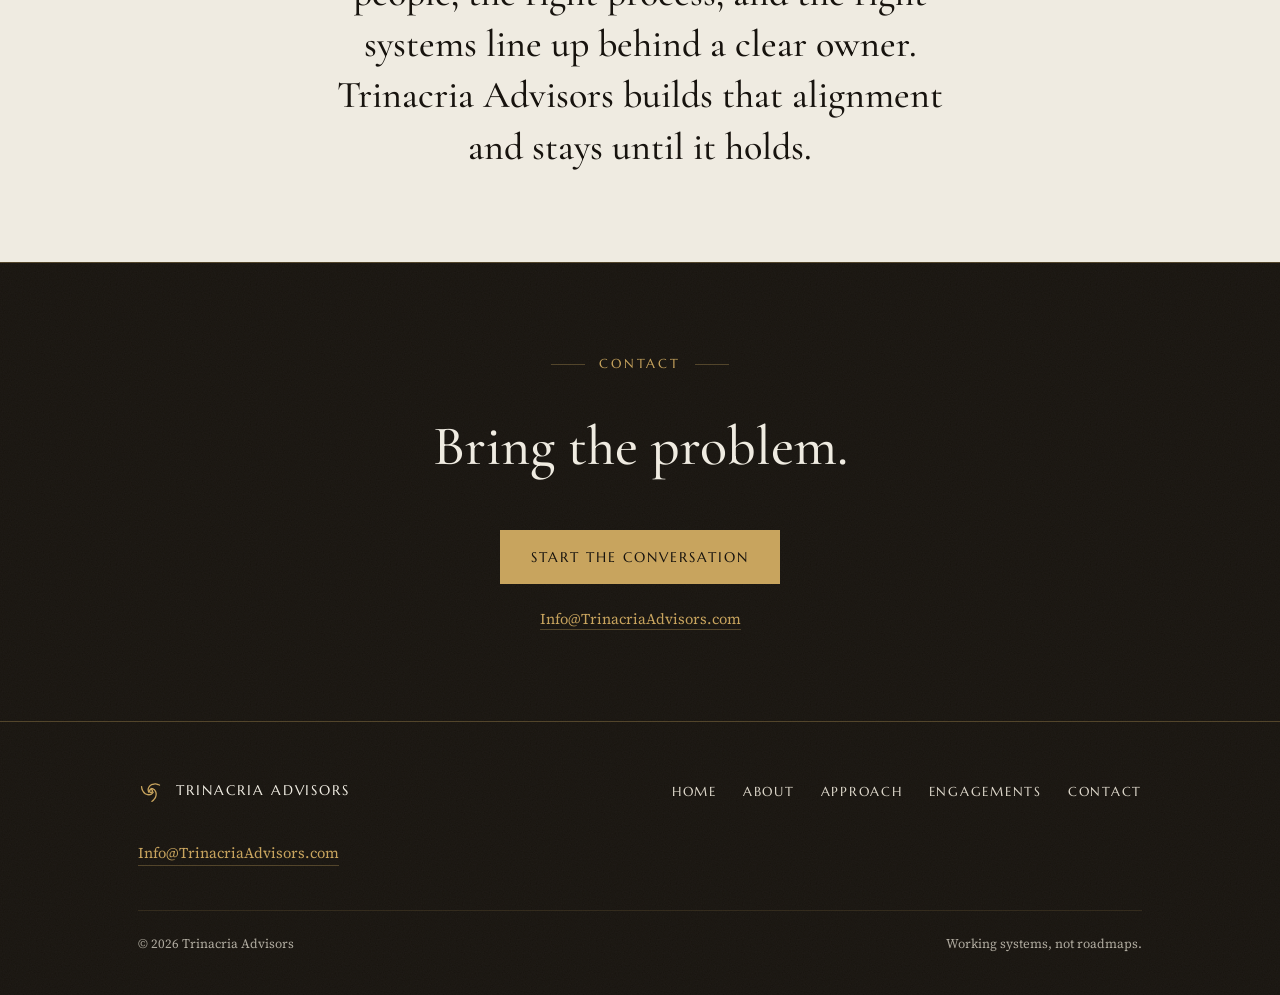
==== commit f1af2aa5: "V3: consultant first, no client specifics, condensed, golden thread Home leads with operator judgmen" ====
--- a/index.html
+++ b/index.html
@@ -32,7 +32,7 @@
   "url": "https://trinacriaadvisors.com/",
   "logo": "https://trinacriaadvisors.com/apple-touch-icon.png",
   "image": "https://trinacriaadvisors.com/og.png",
-  "email": "JoeDivona@trinacriaadvisors.com",
+  "email": "Info@TrinacriaAdvisors.com",
   "description": "Operator led business consulting for contractors, integrators, and operating companies. Advisory, interim and fractional executive leadership, and systems that reach production.",
   "founder": {
     "@type": "Person",
@@ -85,10 +85,10 @@
         <path class="draw" d="M60.00 48.50C60.73 48.54 61.46 48.55 62.20 48.63C62.94 48.71 63.67 48.82 64.42 48.98C65.18 49.13 65.94 49.32 66.73 49.56C67.52 49.81 68.32 50.08 69.15 50.44C69.97 50.80 70.83 51.21 71.69 51.72C72.55 52.23 73.44 52.81 74.32 53.51C75.19 54.22 76.09 55.01 76.94 55.95C77.80 56.89 78.66 57.94 79.43 59.15C80.19 60.36 80.95 61.70 81.56 63.20C82.17 64.69 82.73 66.34 83.09 68.12C83.46 69.90 83.72 71.84 83.75 73.88C83.77 75.92 83.64 78.12 83.22 80.36C82.80 82.61 82.18 84.99 81.22 87.35C80.27 89.71 79.06 92.17 77.50 94.53C75.94 96.89 74.07 99.29 71.85 101.51C69.63 103.72 66.74 105.71 64.18 107.82" stroke="currentColor" stroke-width="3.4" stroke-linecap="round" transform="rotate(120 60 60)"/>
         <path class="draw" d="M60.00 48.50C60.73 48.54 61.46 48.55 62.20 48.63C62.94 48.71 63.67 48.82 64.42 48.98C65.18 49.13 65.94 49.32 66.73 49.56C67.52 49.81 68.32 50.08 69.15 50.44C69.97 50.80 70.83 51.21 71.69 51.72C72.55 52.23 73.44 52.81 74.32 53.51C75.19 54.22 76.09 55.01 76.94 55.95C77.80 56.89 78.66 57.94 79.43 59.15C80.19 60.36 80.95 61.70 81.56 63.20C82.17 64.69 82.73 66.34 83.09 68.12C83.46 69.90 83.72 71.84 83.75 73.88C83.77 75.92 83.64 78.12 83.22 80.36C82.80 82.61 82.18 84.99 81.22 87.35C80.27 89.71 79.06 92.17 77.50 94.53C75.94 96.89 74.07 99.29 71.85 101.51C69.63 103.72 66.74 105.71 64.18 107.82" stroke="currentColor" stroke-width="3.4" stroke-linecap="round" transform="rotate(240 60 60)"/>
       </svg>
-      <h1 class="display hero-rise hero-rise-1">Thirty years running the work. Now building the systems that run it better.</h1>
-      <p class="sub hero-rise hero-rise-2">Trinacria Advisors is an operator led advisory firm for contractors, integrators, and operating companies. Strategy you can execute. Functions run until they stand on their own. Systems that reach production. Results you can measure.</p>
+      <h1 class="display hero-rise hero-rise-1">The judgment of an operator. The leverage of AI.</h1>
+      <p class="sub hero-rise hero-rise-2">Trinacria Advisors is an operator led consulting firm for contractors, integrators, and operating companies. Strategy, a function, or the whole company: run by someone who has run the work, multiplied by systems that reach production.</p>
       <div class="hero-cta hero-rise hero-rise-3">
-        <a class="btn btn-solid" href="mailto:JoeDivona@trinacriaadvisors.com">Start the conversation</a>
+        <a class="btn btn-solid" href="mailto:Info@TrinacriaAdvisors.com">Start the conversation</a>
         <a class="quiet-link" href="method.html">See the approach</a>
       </div>
     </div>
@@ -141,7 +141,7 @@
         <h2 class="display">Where the field meets the boardroom.</h2>
       </div>
       <div class="prose lede-wrap">
-        <p class="lede">Technology businesses usually grow faster than their internal systems. Information scatters, roles blur, and the company starts running on heroic effort instead of repeatable process. Leadership loses visibility, and the customer feels it first. Trinacria Advisors exists to fix that: clarify the work, align the people, run what needs running, build the systems, and prove it all in daily use.</p>
+        <p class="lede">Operating companies usually grow faster than their internal systems. Information scatters, roles blur, and the company starts running on heroic effort instead of repeatable process. Leadership loses visibility, and the customer feels it first. Trinacria Advisors exists to fix that: clarify the work, align the people, run what needs running, build the systems, and prove it all in daily use.</p>
       </div>
     </div>
   </section>
@@ -162,26 +162,6 @@
     </div>
   </section>
 
-  <section class="band-light section">
-    <div class="container reveal">
-      <p class="eyebrow">Representative mandates</p>
-      <h2 class="display h2-section">Ownership of outcomes, not just recommendations.</h2>
-      <div class="case-grid mt-head">
-        <article class="case">
-          <p class="kicker">Technology leadership</p>
-          <h3>Company wide AI operating program</h3>
-          <p>Began in one department at a Los Angeles specialty contractor and expanded across every function: finance, operations, and executive reporting. Nearly a dozen production systems in daily use, governed, adopted, and owned by the client.</p>
-        </article>
-        <article class="case">
-          <p class="kicker">Financial operations</p>
-          <h3>One version of the financial truth</h3>
-          <p>Live reconciliation between the accounting ERP and the project management platform: job margins, backlog, WIP, and portfolio health in front of leadership every day instead of weeks after close, including forensic resolution of data discrepancies between systems.</p>
-        </article>
-      </div>
-      <p class="mt-head"><a class="quiet-link" href="work.html">See the mandates</a></p>
-    </div>
-  </section>
-
   <div class="band-light divider-glyph" aria-hidden="true">
     <svg><use href="#tmark"/></svg>
   </div>
@@ -196,8 +176,8 @@
     <div class="container reveal">
       <p class="eyebrow">Contact</p>
       <h2>Bring the problem.</h2>
-      <p><a class="btn btn-solid" href="mailto:JoeDivona@trinacriaadvisors.com">Start the conversation</a></p>
-      <p class="mailnote"><a href="mailto:JoeDivona@trinacriaadvisors.com">JoeDivona@trinacriaadvisors.com</a></p>
+      <p><a class="btn btn-solid" href="mailto:Info@TrinacriaAdvisors.com">Start the conversation</a></p>
+      <p class="mailnote"><a href="mailto:Info@TrinacriaAdvisors.com">Info@TrinacriaAdvisors.com</a></p>
     </div>
   </section>
 
@@ -219,7 +199,7 @@
           <li><a href="contact.html">Contact</a></li>
         </ul>
       </nav>
-      <p class="footer-mail"><a href="mailto:JoeDivona@trinacriaadvisors.com">JoeDivona@trinacriaadvisors.com</a></p>
+      <p class="footer-mail"><a href="mailto:Info@TrinacriaAdvisors.com">Info@TrinacriaAdvisors.com</a></p>
     </div>
     <div class="footer-fine">
       <span>&copy; 2026 Trinacria Advisors</span>
--- a/css/main.css
+++ b/css/main.css
@@ -248,20 +248,27 @@
   color: var(--travertine);
 }
 
-/* thin gild reading-progress line under the header */
-.progress-line {
-  position: fixed;
-  top: 0;
-  left: 0;
-  z-index: 60;
-  width: 100%;
-  height: 2px;
-  background: var(--gild);
-  transform: scaleX(0);
-  transform-origin: 0 50%;
+/* the golden thread: a line that winds down the stone middle of the
+   page and draws itself with scroll (built by main.js on wide screens) */
+.thread {
+  position: absolute;
   pointer-events: none;
-}
-html:not(.js) .progress-line { display: none; }
+  z-index: 1;
+  overflow: visible;
+}
+.thread path {
+  stroke: var(--gold);
+  stroke-opacity: 0.5;
+  stroke-width: 1.6;
+  fill: none;
+  stroke-linecap: round;
+}
+.thread circle {
+  fill: var(--gold);
+  opacity: 0;
+  transition: opacity 0.4s ease;
+}
+.thread.done circle { opacity: 0.7; }
 .site-header.scrolled,
 .site-header.open {
   background: var(--basalt);
@@ -475,6 +482,43 @@
   }
   html.js .reveal.in .eyebrow::before { width: 34px; }
 
+  /* triptych heading ticks draw in too */
+  html.js .reveal .triptych h2::after {
+    width: 0;
+    transition: width 0.6s ease 0.35s;
+  }
+  html.js .reveal.in .triptych h2::after { width: 30px; }
+
+  /* grid children cascade in one after another */
+  html.js .reveal :is(.case, .principle, .discipline, .service,
+    .method-step, .triptych > div, .stat, .values-list li) {
+    opacity: 0;
+    transform: translateY(16px);
+    transition: opacity 0.55s ease, transform 0.55s ease;
+  }
+  html.js .reveal.in :is(.case, .principle, .discipline, .service,
+    .method-step, .triptych > div, .stat, .values-list li) {
+    opacity: 1;
+    transform: none;
+  }
+  html.js .reveal.in :is(.case, .principle, .discipline, .service,
+    .method-step, .triptych > div, .stat, .values-list li):nth-child(2) { transition-delay: 0.09s; }
+  html.js .reveal.in :is(.case, .principle, .discipline, .service,
+    .method-step, .triptych > div, .stat, .values-list li):nth-child(3) { transition-delay: 0.18s; }
+  html.js .reveal.in :is(.case, .principle, .discipline, .service,
+    .method-step, .triptych > div, .stat, .values-list li):nth-child(4) { transition-delay: 0.27s; }
+  html.js .reveal.in :is(.case, .principle, .discipline, .service,
+    .method-step, .triptych > div, .stat, .values-list li):nth-child(5) { transition-delay: 0.36s; }
+  html.js .reveal.in :is(.case, .principle, .discipline, .service,
+    .method-step, .triptych > div, .stat, .values-list li):nth-child(6) { transition-delay: 0.45s; }
+  html.js .reveal.in :is(.case, .principle, .discipline, .service,
+    .method-step, .triptych > div, .stat, .values-list li):nth-child(7) { transition-delay: 0.54s; }
+  html.js .reveal.in :is(.case, .principle, .discipline, .service,
+    .method-step, .triptych > div, .stat, .values-list li):nth-child(8) { transition-delay: 0.63s; }
+
+  /* the hero lattice breathes */
+  .hero::before { animation: breathe 9s ease-in-out infinite alternate; }
+
   /* engagement cards lift a breath on hover */
   .case {
     transition: transform 0.25s ease, border-color 0.25s ease;
@@ -483,6 +527,11 @@
     transform: translateY(-3px);
     border-color: rgba(168, 132, 59, 0.45);
   }
+}
+
+@keyframes breathe {
+  from { opacity: 0.55; }
+  to { opacity: 1; }
 }
 
 @keyframes draw { to { stroke-dashoffset: 0; } }
